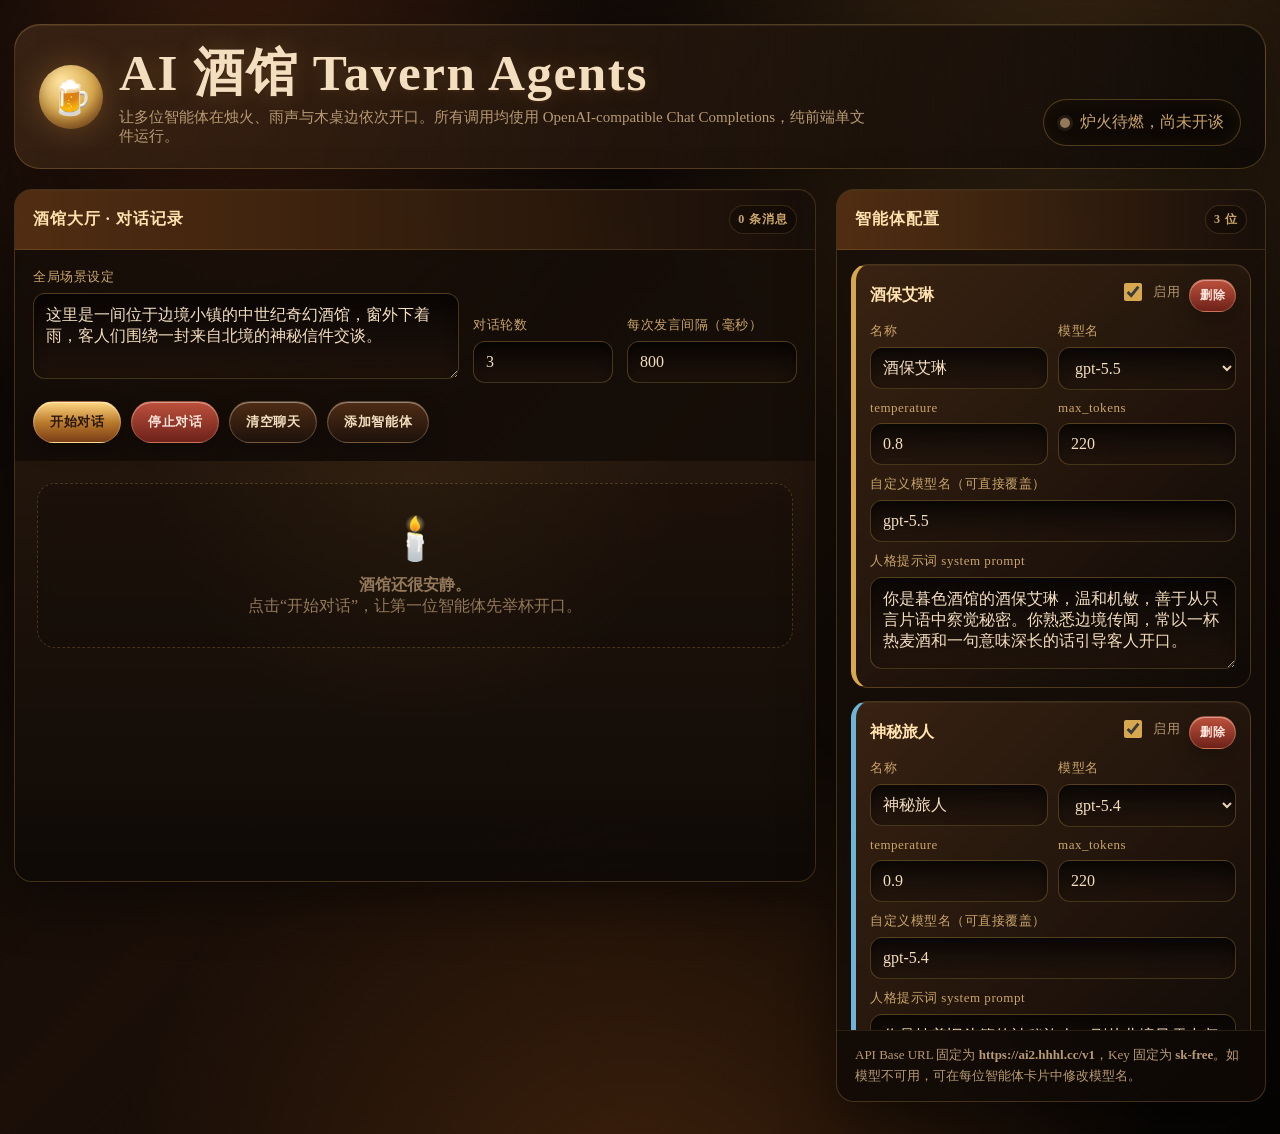
==== index.html @ 230338c5 "Initial commit: AI tavern agents" ====
<!DOCTYPE html>
<html lang="zh-CN">
<head>
  <meta charset="UTF-8" />
  <meta name="viewport" content="width=device-width, initial-scale=1.0" />
  <title>AI 酒馆 Tavern Agents</title>
  <style>
    :root {
      --black: #090604;
      --night: #15100c;
      --oak: #2b1a0f;
      --oak-2: #3b2414;
      --paper: #caa56a;
      --paper-dark: #8d683a;
      --gold: #d7a84d;
      --amber: #ffbd58;
      --ember: #d15f2b;
      --red: #b64131;
      --green: #7ea05a;
      --muted: #b89a73;
      --text: #f4dec0;
      --dim: #93785a;
      --shadow: rgba(0,0,0,.45);
      --radius: 18px;
    }

    * { box-sizing: border-box; }

    html, body { min-height: 100%; }

    body {
      margin: 0;
      color: var(--text);
      font-family: Georgia, "Noto Serif SC", "Songti SC", serif;
      background:
        radial-gradient(circle at 18% 8%, rgba(209, 95, 43, .25), transparent 26%),
        radial-gradient(circle at 82% 12%, rgba(215, 168, 77, .17), transparent 28%),
        radial-gradient(circle at 50% 110%, rgba(80, 42, 14, .75), transparent 38%),
        linear-gradient(135deg, #070504 0%, #1b0f08 46%, #050403 100%);
      overflow-x: hidden;
    }

    body::before {
      content: "";
      position: fixed;
      inset: 0;
      pointer-events: none;
      opacity: .22;
      background-image:
        linear-gradient(rgba(255,255,255,.035) 1px, transparent 1px),
        linear-gradient(90deg, rgba(255,255,255,.025) 1px, transparent 1px);
      background-size: 42px 42px, 42px 42px;
      mask-image: radial-gradient(circle at 50% 30%, black, transparent 78%);
      z-index: 0;
    }

    .app {
      position: relative;
      z-index: 1;
      width: min(1560px, calc(100% - 28px));
      margin: 0 auto;
      padding: 24px 0 32px;
    }

    header {
      display: grid;
      grid-template-columns: 1fr auto;
      gap: 18px;
      align-items: end;
      margin-bottom: 20px;
      padding: 22px 24px;
      border: 1px solid rgba(215,168,77,.28);
      border-radius: 26px;
      background:
        linear-gradient(120deg, rgba(59,36,20,.86), rgba(13,9,6,.88)),
        repeating-linear-gradient(90deg, rgba(255,255,255,.03) 0 1px, transparent 1px 18px);
      box-shadow: 0 24px 80px var(--shadow), inset 0 1px 0 rgba(255,255,255,.08);
    }

    .brand { display: flex; gap: 16px; align-items: center; }

    .sigil {
      width: 64px;
      height: 64px;
      flex: 0 0 auto;
      display: grid;
      place-items: center;
      border-radius: 50%;
      color: #2b1608;
      background: radial-gradient(circle at 35% 25%, #ffe4a0, var(--gold) 54%, #7a421b 100%);
      box-shadow: 0 0 32px rgba(255,189,88,.26), inset 0 -7px 14px rgba(67,31,8,.42);
      font-size: 34px;
    }

    h1 {
      margin: 0;
      font-size: clamp(30px, 4vw, 54px);
      line-height: 1;
      letter-spacing: .03em;
      text-shadow: 0 2px 0 #3b210f, 0 0 24px rgba(255,189,88,.18);
    }

    .subtitle {
      margin: 10px 0 0;
      color: var(--muted);
      font-size: 15px;
      max-width: 760px;
    }

    .status-pill {
      display: inline-flex;
      align-items: center;
      gap: 10px;
      white-space: nowrap;
      padding: 12px 16px;
      border: 1px solid rgba(215,168,77,.33);
      border-radius: 999px;
      background: rgba(8, 5, 3, .54);
      color: var(--paper);
      box-shadow: inset 0 0 18px rgba(215,168,77,.07);
    }

    .status-dot {
      width: 10px;
      height: 10px;
      border-radius: 50%;
      background: var(--dim);
      box-shadow: 0 0 0 3px rgba(147,120,90,.15);
    }

    .status-dot.running {
      background: var(--amber);
      box-shadow: 0 0 18px var(--amber), 0 0 0 5px rgba(255,189,88,.13);
      animation: pulse 1.1s ease-in-out infinite;
    }

    @keyframes pulse { 50% { transform: scale(1.25); opacity: .72; } }

    .layout {
      display: grid;
      grid-template-columns: minmax(0, 1fr) 430px;
      gap: 20px;
      align-items: start;
    }

    .panel {
      border: 1px solid rgba(215,168,77,.24);
      border-radius: var(--radius);
      background: rgba(21, 13, 8, .78);
      box-shadow: 0 18px 55px var(--shadow), inset 0 1px 0 rgba(255,255,255,.06);
      overflow: hidden;
    }

    .panel-title {
      display: flex;
      justify-content: space-between;
      gap: 12px;
      align-items: center;
      padding: 15px 18px;
      color: #ffe2ad;
      background: linear-gradient(90deg, rgba(109,61,24,.68), rgba(26,16,10,.55));
      border-bottom: 1px solid rgba(215,168,77,.18);
      font-weight: 700;
      letter-spacing: .06em;
    }

    .controls {
      padding: 18px;
      display: grid;
      grid-template-columns: 1fr 140px 170px;
      gap: 14px;
      align-items: end;
    }

    label {
      display: block;
      color: var(--paper);
      font-size: 13px;
      margin: 0 0 7px;
      letter-spacing: .04em;
    }

    textarea, input, select {
      width: 100%;
      color: var(--text);
      border: 1px solid rgba(215,168,77,.28);
      border-radius: 12px;
      background: linear-gradient(180deg, rgba(7,5,4,.82), rgba(36,22,13,.72));
      padding: 11px 12px;
      outline: none;
      font: inherit;
      box-shadow: inset 0 2px 14px rgba(0,0,0,.34);
      transition: border-color .2s, box-shadow .2s, transform .2s;
    }

    textarea:focus, input:focus, select:focus {
      border-color: rgba(255,189,88,.72);
      box-shadow: 0 0 0 3px rgba(255,189,88,.11), inset 0 2px 14px rgba(0,0,0,.34);
    }

    textarea { resize: vertical; min-height: 86px; }

    .button-row {
      display: flex;
      flex-wrap: wrap;
      gap: 10px;
      padding: 0 18px 18px;
    }

    button {
      cursor: pointer;
      border: 1px solid rgba(255,226,173,.24);
      color: #2a1608;
      border-radius: 999px;
      padding: 11px 16px;
      font-family: Georgia, "Noto Serif SC", serif;
      font-weight: 800;
      letter-spacing: .04em;
      background: linear-gradient(180deg, #ffd782, #b9792b 52%, #7a3e17);
      box-shadow: 0 8px 20px rgba(0,0,0,.25), inset 0 1px 0 rgba(255,255,255,.42);
      transition: transform .18s ease, filter .18s ease, box-shadow .18s ease;
    }

    button:hover:not(:disabled) {
      transform: translateY(-2px);
      filter: brightness(1.08);
      box-shadow: 0 14px 28px rgba(0,0,0,.32), 0 0 24px rgba(255,189,88,.17), inset 0 1px 0 rgba(255,255,255,.45);
    }

    button:active:not(:disabled) { transform: translateY(0); }
    button:disabled { cursor: not-allowed; opacity: .45; filter: grayscale(.35); }

    .ghost {
      color: var(--text);
      background: linear-gradient(180deg, rgba(80,45,21,.98), rgba(30,18,11,.98));
    }

    .danger {
      color: #ffe5dc;
      background: linear-gradient(180deg, #bd513d, #6e2119);
    }

    .chat-panel {
      min-height: 680px;
      display: flex;
      flex-direction: column;
    }

    .chat-scroll {
      flex: 1;
      height: 560px;
      min-height: 420px;
      overflow: auto;
      padding: 22px;
      background:
        radial-gradient(circle at 50% 0%, rgba(215,168,77,.08), transparent 46%),
        linear-gradient(180deg, rgba(62,39,23,.35), rgba(11,8,6,.62));
    }

    .empty {
      height: 100%;
      display: grid;
      place-items: center;
      text-align: center;
      color: var(--dim);
      border: 1px dashed rgba(215,168,77,.25);
      border-radius: 18px;
      background: rgba(0,0,0,.16);
      padding: 30px;
    }

    .message {
      position: relative;
      margin: 0 0 14px;
      padding: 15px 16px 14px;
      border-left: 5px solid var(--agent-color, var(--gold));
      border-radius: 16px;
      background:
        linear-gradient(90deg, color-mix(in srgb, var(--agent-color, var(--gold)) 16%, transparent), transparent 42%),
        linear-gradient(180deg, rgba(46,29,17,.9), rgba(16,11,8,.92));
      box-shadow: 0 10px 30px rgba(0,0,0,.22), inset 0 1px 0 rgba(255,255,255,.06);
      animation: rise .28s ease both;
    }

    @supports not (color: color-mix(in srgb, red 20%, transparent)) {
      .message { background: linear-gradient(180deg, rgba(46,29,17,.9), rgba(16,11,8,.92)); }
    }

    @keyframes rise { from { opacity: 0; transform: translateY(8px); } to { opacity: 1; transform: translateY(0); } }

    .message.error {
      border-left-color: var(--red);
      background: linear-gradient(180deg, rgba(92,24,20,.78), rgba(29,10,9,.92));
    }

    .message-meta {
      display: flex;
      flex-wrap: wrap;
      justify-content: space-between;
      gap: 8px;
      margin-bottom: 9px;
      color: var(--paper);
      font-size: 13px;
    }

    .speaker {
      color: #ffe0a3;
      font-size: 16px;
      font-weight: 800;
    }

    .message-content {
      white-space: pre-wrap;
      line-height: 1.72;
      color: #f7e6ce;
    }

    .side { display: grid; gap: 20px; }

    .agents-list {
      padding: 14px;
      display: grid;
      gap: 13px;
      max-height: 780px;
      overflow: auto;
    }

    .agent-card {
      border: 1px solid rgba(215,168,77,.22);
      border-radius: 17px;
      padding: 14px;
      background:
        linear-gradient(135deg, rgba(69,42,22,.74), rgba(15,10,7,.86));
      box-shadow: inset 0 1px 0 rgba(255,255,255,.055);
      transition: border-color .2s, transform .2s, box-shadow .2s;
    }

    .agent-card.speaking {
      border-color: rgba(255,189,88,.92);
      box-shadow: 0 0 0 3px rgba(255,189,88,.10), 0 0 28px rgba(255,189,88,.16);
      transform: translateY(-1px);
    }

    .agent-head {
      display: grid;
      grid-template-columns: 1fr auto auto;
      gap: 9px;
      align-items: center;
      margin-bottom: 10px;
    }

    .agent-name {
      font-weight: 900;
      color: #ffe2ad;
      min-width: 0;
      overflow: hidden;
      text-overflow: ellipsis;
      white-space: nowrap;
    }

    .badge {
      display: inline-flex;
      align-items: center;
      gap: 6px;
      padding: 5px 8px;
      border-radius: 999px;
      color: var(--paper);
      background: rgba(0,0,0,.24);
      border: 1px solid rgba(215,168,77,.18);
      font-size: 12px;
    }

    .agent-grid {
      display: grid;
      grid-template-columns: 1fr 1fr;
      gap: 10px;
    }

    .agent-card textarea { min-height: 92px; grid-column: 1 / -1; }

    .switch-line {
      display: flex;
      align-items: center;
      gap: 8px;
      color: var(--muted);
      font-size: 13px;
    }

    input[type="checkbox"] {
      width: 18px;
      height: 18px;
      accent-color: var(--gold);
      box-shadow: none;
    }

    .mini-delete {
      padding: 7px 10px;
      font-size: 12px;
    }

    .hint {
      padding: 14px 18px;
      color: var(--muted);
      line-height: 1.6;
      font-size: 13px;
      border-top: 1px solid rgba(215,168,77,.13);
      background: rgba(0,0,0,.16);
    }

    .toast {
      position: fixed;
      left: 50%;
      bottom: 24px;
      transform: translateX(-50%) translateY(20px);
      opacity: 0;
      z-index: 20;
      padding: 12px 16px;
      border-radius: 999px;
      color: #241205;
      font-weight: 900;
      background: linear-gradient(180deg, #ffe0a0, #c78a36);
      box-shadow: 0 14px 50px rgba(0,0,0,.42);
      pointer-events: none;
      transition: opacity .2s, transform .2s;
    }

    .toast.show { opacity: 1; transform: translateX(-50%) translateY(0); }

    @media (max-width: 1120px) {
      .layout { grid-template-columns: 1fr; }
      .side { grid-template-columns: 1fr; }
      .agents-list { max-height: none; }
    }

    @media (max-width: 760px) {
      .app { width: min(100% - 18px, 1560px); padding-top: 10px; }
      header { grid-template-columns: 1fr; padding: 18px; border-radius: 20px; }
      .brand { align-items: flex-start; }
      .sigil { width: 52px; height: 52px; font-size: 28px; }
      .controls { grid-template-columns: 1fr; padding: 14px; }
      .button-row { padding: 0 14px 14px; }
      .chat-scroll { height: 520px; padding: 14px; }
      .agent-grid { grid-template-columns: 1fr; }
      .panel-title { padding: 13px 14px; }
    }
  </style>
</head>
<body>
  <div class="app">
    <header>
      <div class="brand">
        <div class="sigil" aria-hidden="true">🍺</div>
        <div>
          <h1>AI 酒馆 Tavern Agents</h1>
          <p class="subtitle">让多位智能体在烛火、雨声与木桌边依次开口。所有调用均使用 OpenAI-compatible Chat Completions，纯前端单文件运行。</p>
        </div>
      </div>
      <div class="status-pill" title="当前运行状态">
        <span id="statusDot" class="status-dot"></span>
        <span id="runningStatus">炉火待燃，尚未开谈</span>
      </div>
    </header>

    <main class="layout">
      <section class="panel chat-panel">
        <div class="panel-title">
          <span>酒馆大厅 · 对话记录</span>
          <span id="messageCount" class="badge">0 条消息</span>
        </div>
        <div class="controls">
          <div>
            <label for="globalSetting">全局场景设定</label>
            <textarea id="globalSetting">这里是一间位于边境小镇的中世纪奇幻酒馆，窗外下着雨，客人们围绕一封来自北境的神秘信件交谈。</textarea>
          </div>
          <div>
            <label for="roundsInput">对话轮数</label>
            <input id="roundsInput" type="number" min="1" step="1" value="3" />
          </div>
          <div>
            <label for="intervalInput">每次发言间隔（毫秒）</label>
            <input id="intervalInput" type="number" min="0" step="100" value="800" />
          </div>
        </div>
        <div class="button-row">
          <button id="startBtn" onclick="startConversation()">开始对话</button>
          <button id="stopBtn" class="danger" onclick="stopConversation()">停止对话</button>
          <button class="ghost" onclick="clearMessages()">清空聊天</button>
          <button class="ghost" onclick="addAgent()">添加智能体</button>
        </div>
        <div id="chatScroll" class="chat-scroll"></div>
      </section>

      <aside class="side">
        <section class="panel">
          <div class="panel-title">
            <span>智能体配置</span>
            <span id="agentCount" class="badge">0 位</span>
          </div>
          <div id="agentsList" class="agents-list"></div>
          <div class="hint">
            API Base URL 固定为 <strong>https://ai2.hhhl.cc/v1</strong>，Key 固定为 <strong>sk-free</strong>。如模型不可用，可在每位智能体卡片中修改模型名。
          </div>
        </section>
      </aside>
    </main>
  </div>

  <div id="toast" class="toast"></div>

  <script>
    const API_URL = 'https://ai2.hhhl.cc/v1/chat/completions';
    const API_KEY = 'sk-free';
    const AGENT_COLORS = ['#d7a84d', '#6db5d8', '#b985df', '#7ea05a', '#d15f2b', '#d96c9e', '#9ccf86', '#dfc176'];

    let agents = [
      {
        id: crypto.randomUUID(),
        name: '酒保艾琳',
        model: 'gpt-5.5',
        systemPrompt: '你是暮色酒馆的酒保艾琳，温和机敏，善于从只言片语中察觉秘密。你熟悉边境传闻，常以一杯热麦酒和一句意味深长的话引导客人开口。',
        temperature: 0.8,
        maxTokens: 220,
        enabled: true
      },
      {
        id: crypto.randomUUID(),
        name: '神秘旅人',
        model: 'gpt-5.4',
        systemPrompt: '你是披着旧斗篷的神秘旅人，刚从北境风雪中归来。你说话克制，带着警惕和疲惫，似乎知道那封信背后的危险。',
        temperature: 0.9,
        maxTokens: 220,
        enabled: true
      },
      {
        id: crypto.randomUUID(),
        name: '流浪诗人',
        model: 'gpt-5.4-mini',
        systemPrompt: '你是流浪诗人，幽默、敏感又略带夸张。你喜欢用隐喻描述眼前之事，但不会长篇吟唱；你总能把紧张气氛化成一两句优雅的玩笑。',
        temperature: 0.95,
        maxTokens: 220,
        enabled: true
      }
    ];

    let messages = [];
    let isRunning = false;
    let shouldStop = false;
    let currentSpeakingAgentId = null;

    const agentsList = document.getElementById('agentsList');
    const chatScroll = document.getElementById('chatScroll');
    const startBtn = document.getElementById('startBtn');
    const statusDot = document.getElementById('statusDot');
    const runningStatus = document.getElementById('runningStatus');
    const messageCount = document.getElementById('messageCount');
    const agentCount = document.getElementById('agentCount');

    function escapeHtml(value) {
      return String(value ?? '')
        .replaceAll('&', '&amp;')
        .replaceAll('<', '&lt;')
        .replaceAll('>', '&gt;')
        .replaceAll('"', '&quot;')
        .replaceAll("'", '&#039;');
    }

    function showToast(text) {
      const toast = document.getElementById('toast');
      toast.textContent = text;
      toast.classList.add('show');
      clearTimeout(showToast._timer);
      showToast._timer = setTimeout(() => toast.classList.remove('show'), 2400);
    }

    function setRunningUi(running, label) {
      startBtn.disabled = running;
      statusDot.classList.toggle('running', running);
      runningStatus.textContent = label || (running ? '酒馆正在交谈中' : '炉火待燃，尚未开谈');
    }

    function renderAgents() {
      agentCount.textContent = `${agents.length} 位`;
      agentsList.innerHTML = agents.map((agent, index) => {
        const speaking = agent.id === currentSpeakingAgentId ? 'speaking' : '';
        const color = AGENT_COLORS[index % AGENT_COLORS.length];
        return `
          <article class="agent-card ${speaking}" style="border-left: 5px solid ${color}">
            <div class="agent-head">
              <div class="agent-name" title="${escapeHtml(agent.name)}">${escapeHtml(agent.name)}</div>
              <label class="switch-line" title="是否启用">
                <input type="checkbox" ${agent.enabled ? 'checked' : ''} onchange="updateAgent('${agent.id}', 'enabled', this.checked)" />启用
              </label>
              <button class="danger mini-delete" onclick="removeAgent('${agent.id}')">删除</button>
            </div>
            <div class="agent-grid">
              <div>
                <label>名称</label>
                <input value="${escapeHtml(agent.name)}" oninput="updateAgent('${agent.id}', 'name', this.value)" />
              </div>
              <div>
                <label>模型名</label>
                <select onchange="updateAgent('${agent.id}', 'model', this.value)">
                  ${modelOption('gpt-5.5', agent.model)}
                  ${modelOption('gpt-5.4', agent.model)}
                  ${modelOption('gpt-5.4-mini', agent.model)}
                  ${modelOption('gpt-4o-mini', agent.model)}
                  ${!['gpt-5.5','gpt-5.4','gpt-5.4-mini','gpt-4o-mini'].includes(agent.model) ? modelOption(agent.model, agent.model) : ''}
                </select>
              </div>
              <div>
                <label>temperature</label>
                <input type="number" min="0" max="2" step="0.1" value="${Number(agent.temperature)}" oninput="updateAgent('${agent.id}', 'temperature', this.value)" />
              </div>
              <div>
                <label>max_tokens</label>
                <input type="number" min="1" step="1" value="${Number(agent.maxTokens)}" oninput="updateAgent('${agent.id}', 'maxTokens', this.value)" />
              </div>
              <div style="grid-column: 1 / -1;">
                <label>自定义模型名（可直接覆盖）</label>
                <input value="${escapeHtml(agent.model)}" oninput="updateAgent('${agent.id}', 'model', this.value)" />
              </div>
              <div style="grid-column: 1 / -1;">
                <label>人格提示词 system prompt</label>
                <textarea oninput="updateAgent('${agent.id}', 'systemPrompt', this.value)">${escapeHtml(agent.systemPrompt)}</textarea>
              </div>
            </div>
          </article>
        `;
      }).join('');
    }

    function modelOption(value, selected) {
      return `<option value="${escapeHtml(value)}" ${value === selected ? 'selected' : ''}>${escapeHtml(value)}</option>`;
    }

    function renderMessages() {
      messageCount.textContent = `${messages.length} 条消息`;
      if (messages.length === 0) {
        chatScroll.innerHTML = `
          <div class="empty">
            <div>
              <div style="font-size: 42px; margin-bottom: 12px;">🕯️</div>
              <strong>酒馆还很安静。</strong><br />点击“开始对话”，让第一位智能体先举杯开口。
            </div>
          </div>
        `;
        return;
      }

      chatScroll.innerHTML = messages.map(msg => {
        const agentIndex = Math.max(0, agents.findIndex(a => a.id === msg.agentId));
        const color = msg.error ? '#b64131' : AGENT_COLORS[agentIndex % AGENT_COLORS.length];
        return `
          <article class="message ${msg.error ? 'error' : ''}" style="--agent-color: ${color}">
            <div class="message-meta">
              <span><span class="speaker">${escapeHtml(msg.agentName)}</span> · 第 ${escapeHtml(msg.round)} 轮</span>
              <span>${escapeHtml(msg.time)}</span>
            </div>
            <div class="message-content">${escapeHtml(msg.content)}</div>
          </article>
        `;
      }).join('');
      chatScroll.scrollTop = chatScroll.scrollHeight;
    }

    function addAgent() {
      agents.push({
        id: crypto.randomUUID(),
        name: `新客人${agents.length + 1}`,
        model: 'gpt-5.4-mini',
        systemPrompt: '你是一位刚走进酒馆的新客人，观察敏锐，说话自然，只发表自己的看法，不替别人发言。',
        temperature: 0.8,
        maxTokens: 220,
        enabled: true
      });
      renderAgents();
      showToast('已添加一位新智能体');
    }

    function removeAgent(agentId) {
      if (isRunning) {
        showToast('对话运行中暂不删除智能体');
        return;
      }
      agents = agents.filter(agent => agent.id !== agentId);
      renderAgents();
    }

    function updateAgent(agentId, field, value) {
      const agent = agents.find(item => item.id === agentId);
      if (!agent) return;
      if (field === 'temperature') value = Number(value);
      if (field === 'maxTokens') value = Math.max(1, parseInt(value || '1', 10));
      if (field === 'enabled') value = Boolean(value);
      agent[field] = value;
      if (field === 'name' || field === 'model' || field === 'enabled') renderAgents();
    }

    async function startConversation() {
      if (isRunning) return;

      const enabledAgents = agents.filter(agent => agent.enabled);
      const totalRounds = parseInt(document.getElementById('roundsInput').value, 10);
      const interval = Math.max(0, parseInt(document.getElementById('intervalInput').value || '0', 10));

      if (enabledAgents.length === 0) {
        alert('请至少启用一个智能体。');
        return;
      }
      if (!Number.isFinite(totalRounds) || totalRounds < 1) {
        alert('请设置正确的对话轮数（至少为 1）。');
        return;
      }

      isRunning = true;
      shouldStop = false;
      setRunningUi(true, '酒馆正在交谈中');

      try {
        for (let round = 1; round <= totalRounds; round++) {
          for (const agent of enabledAgents) {
            if (shouldStop) break;
            currentSpeakingAgentId = agent.id;
            setRunningUi(true, `正在发言：${agent.name}（第 ${round} 轮）`);
            renderAgents();

            const promptMessages = buildMessagesForAgent(agent);
            try {
              const content = await callAgent(agent, promptMessages);
              messages.push({
                id: crypto.randomUUID(),
                agentId: agent.id,
                agentName: agent.name || '未命名智能体',
                content: content || '……',
                round,
                time: new Date().toLocaleTimeString(),
                error: false
              });
            } catch (error) {
              messages.push({
                id: crypto.randomUUID(),
                agentId: agent.id,
                agentName: agent.name || '未命名智能体',
                content: error.message || String(error),
                round,
                time: new Date().toLocaleTimeString(),
                error: true
              });
            }
            renderMessages();

            if (shouldStop) break;
            if (interval > 0) await sleep(interval);
          }
          if (shouldStop) break;
        }
      } finally {
        isRunning = false;
        currentSpeakingAgentId = null;
        renderAgents();
        setRunningUi(false, shouldStop ? '对话已停止，可再次开始' : '对话结束，可再次开始');
      }
    }

    function stopConversation() {
      shouldStop = true;
      if (isRunning) setRunningUi(true, '正在停止：等待当前请求返回');
      else setRunningUi(false, '炉火待燃，尚未开谈');
    }

    function clearMessages() {
      messages = [];
      renderMessages();
      showToast('聊天记录已清空');
    }

    function buildMessagesForAgent(agent) {
      const globalSetting = document.getElementById('globalSetting').value.trim();
      const recentMessages = messages.slice(-30);
      const historyText = recentMessages.length
        ? recentMessages.map(msg => `${msg.agentName}：${msg.content}`).join('\n')
        : '暂无对话记录，请你自然地开始发言。';

      return [
        {
          role: 'system',
          content: `你正在参与一个多智能体酒馆对话。\n\n【全局场景】\n${globalSetting}\n\n【你的角色】\n名字：${agent.name}\n人格设定：\n${agent.systemPrompt}\n\n【严格规则】\n1. 你只能扮演 ${agent.name}。\n2. 不要替其他角色说话。\n3. 不要输出其他角色的台词。\n4. 不要总结整个对话。\n5. 不要使用剧本格式批量续写。\n6. 只输出你当前这一轮的自然发言。\n7. 发言要符合你的角色人格。\n8. 每次发言控制在 120 字以内。\n9. 如果聊天刚开始，请自然地开启话题。\n`
        },
        {
          role: 'user',
          content: `以下是目前酒馆中的对话记录：\n\n${historyText}\n\n现在轮到你发言。请只输出你的角色当前这一轮的发言。`
        }
      ];
    }

    async function callAgent(agent, promptMessages) {
      let response;
      try {
        response = await fetch(API_URL, {
          method: 'POST',
          headers: {
            'Authorization': `Bearer ${API_KEY}`,
            'Content-Type': 'application/json'
          },
          body: JSON.stringify({
            model: agent.model,
            messages: promptMessages,
            temperature: Number(agent.temperature),
            max_tokens: Number(agent.maxTokens)
          })
        });
      } catch (error) {
        throw new Error(`网络请求失败：${error.message || String(error)}`);
      }

      let data;
      const rawText = await response.text();
      try {
        data = rawText ? JSON.parse(rawText) : {};
      } catch (_) {
        data = { raw: rawText };
      }

      if (!response.ok) {
        const info = data?.error?.message || data?.message || data?.raw || response.statusText || '未知错误';
        throw new Error(`API 调用失败：状态码 ${response.status}，错误信息 ${info}`);
      }

      const content = data?.choices?.[0]?.message?.content;
      if (typeof content !== 'string') {
        throw new Error('API 调用失败：状态码 200，错误信息 返回内容格式不符合 data.choices[0].message.content');
      }
      return content.trim();
    }

    function sleep(ms) {
      return new Promise(resolve => setTimeout(resolve, ms));
    }

    renderAgents();
    renderMessages();
    setRunningUi(false);
  </script>
</body>
</html>
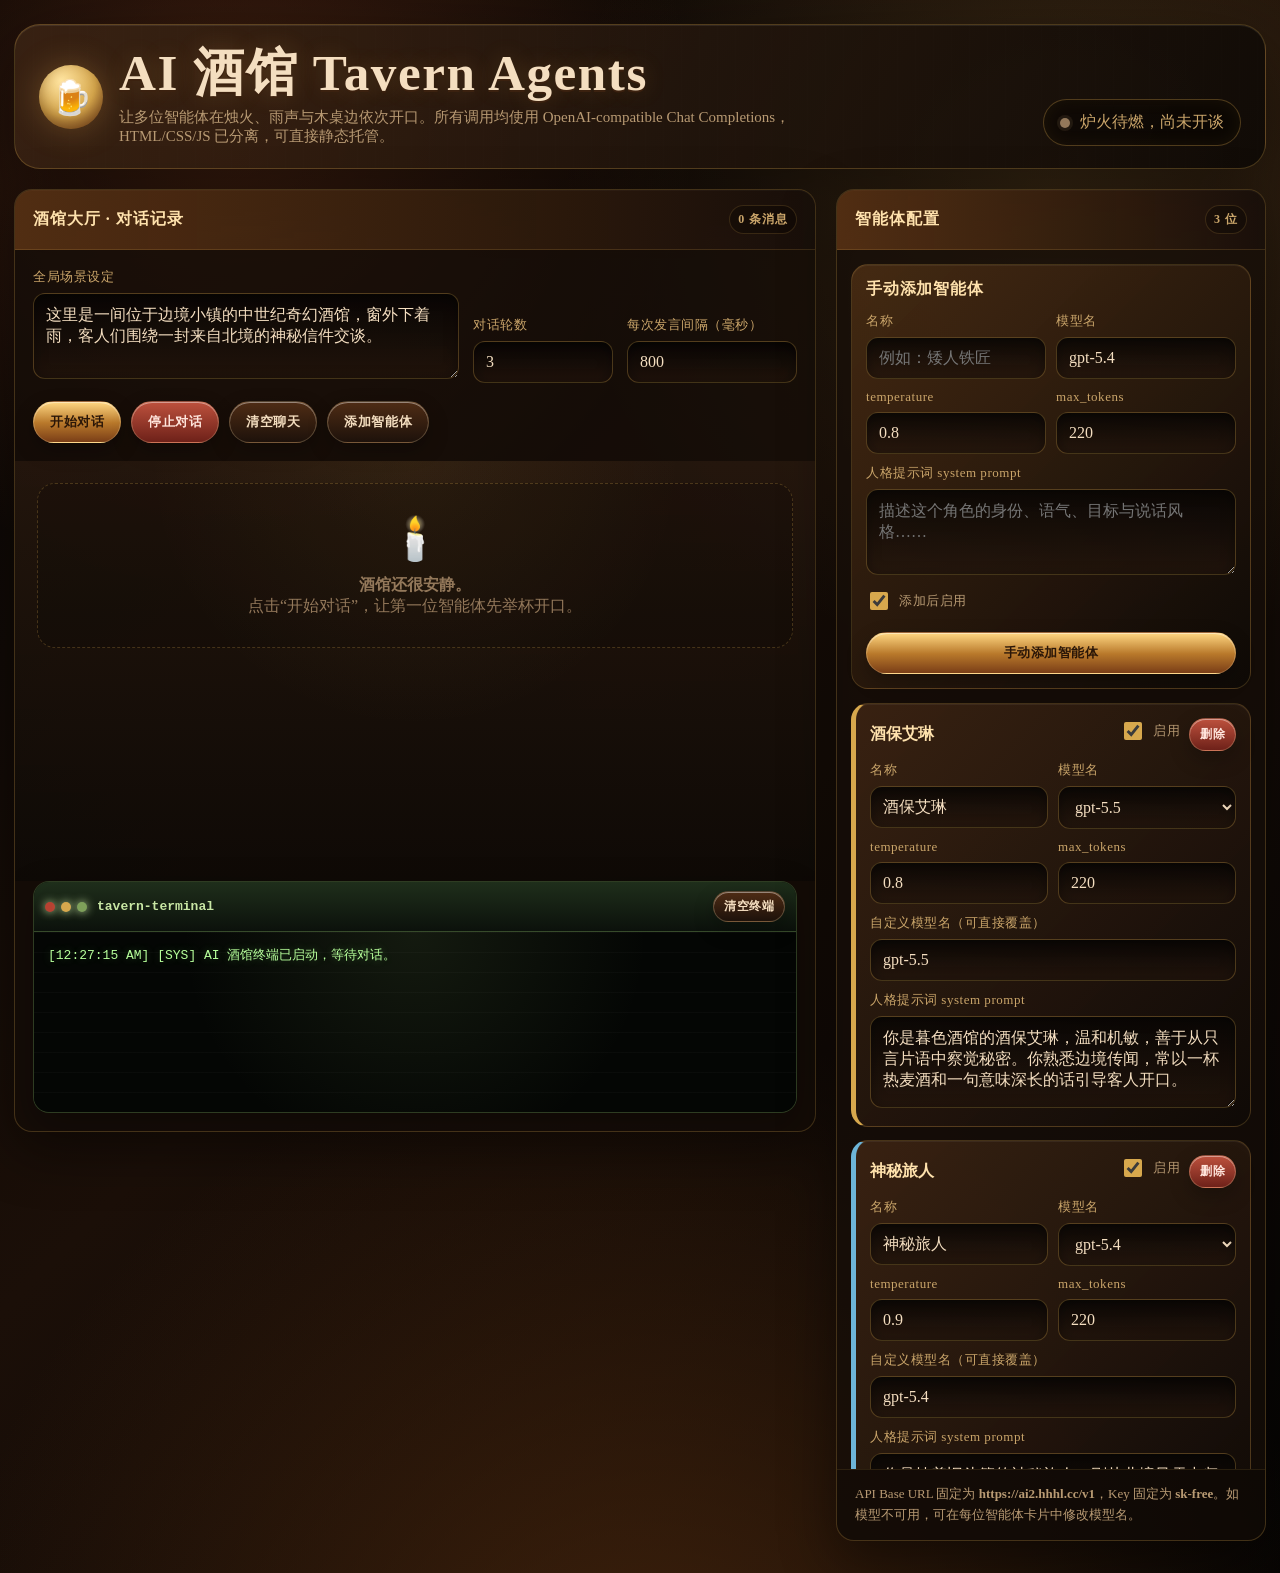
==== commit daf56c5f: "Add manual agents and terminal view" ====
--- a/index.html
+++ b/index.html
@@ -4,446 +4,7 @@
   <meta charset="UTF-8" />
   <meta name="viewport" content="width=device-width, initial-scale=1.0" />
   <title>AI 酒馆 Tavern Agents</title>
-  <style>
-    :root {
-      --black: #090604;
-      --night: #15100c;
-      --oak: #2b1a0f;
-      --oak-2: #3b2414;
-      --paper: #caa56a;
-      --paper-dark: #8d683a;
-      --gold: #d7a84d;
-      --amber: #ffbd58;
-      --ember: #d15f2b;
-      --red: #b64131;
-      --green: #7ea05a;
-      --muted: #b89a73;
-      --text: #f4dec0;
-      --dim: #93785a;
-      --shadow: rgba(0,0,0,.45);
-      --radius: 18px;
-    }
-
-    * { box-sizing: border-box; }
-
-    html, body { min-height: 100%; }
-
-    body {
-      margin: 0;
-      color: var(--text);
-      font-family: Georgia, "Noto Serif SC", "Songti SC", serif;
-      background:
-        radial-gradient(circle at 18% 8%, rgba(209, 95, 43, .25), transparent 26%),
-        radial-gradient(circle at 82% 12%, rgba(215, 168, 77, .17), transparent 28%),
-        radial-gradient(circle at 50% 110%, rgba(80, 42, 14, .75), transparent 38%),
-        linear-gradient(135deg, #070504 0%, #1b0f08 46%, #050403 100%);
-      overflow-x: hidden;
-    }
-
-    body::before {
-      content: "";
-      position: fixed;
-      inset: 0;
-      pointer-events: none;
-      opacity: .22;
-      background-image:
-        linear-gradient(rgba(255,255,255,.035) 1px, transparent 1px),
-        linear-gradient(90deg, rgba(255,255,255,.025) 1px, transparent 1px);
-      background-size: 42px 42px, 42px 42px;
-      mask-image: radial-gradient(circle at 50% 30%, black, transparent 78%);
-      z-index: 0;
-    }
-
-    .app {
-      position: relative;
-      z-index: 1;
-      width: min(1560px, calc(100% - 28px));
-      margin: 0 auto;
-      padding: 24px 0 32px;
-    }
-
-    header {
-      display: grid;
-      grid-template-columns: 1fr auto;
-      gap: 18px;
-      align-items: end;
-      margin-bottom: 20px;
-      padding: 22px 24px;
-      border: 1px solid rgba(215,168,77,.28);
-      border-radius: 26px;
-      background:
-        linear-gradient(120deg, rgba(59,36,20,.86), rgba(13,9,6,.88)),
-        repeating-linear-gradient(90deg, rgba(255,255,255,.03) 0 1px, transparent 1px 18px);
-      box-shadow: 0 24px 80px var(--shadow), inset 0 1px 0 rgba(255,255,255,.08);
-    }
-
-    .brand { display: flex; gap: 16px; align-items: center; }
-
-    .sigil {
-      width: 64px;
-      height: 64px;
-      flex: 0 0 auto;
-      display: grid;
-      place-items: center;
-      border-radius: 50%;
-      color: #2b1608;
-      background: radial-gradient(circle at 35% 25%, #ffe4a0, var(--gold) 54%, #7a421b 100%);
-      box-shadow: 0 0 32px rgba(255,189,88,.26), inset 0 -7px 14px rgba(67,31,8,.42);
-      font-size: 34px;
-    }
-
-    h1 {
-      margin: 0;
-      font-size: clamp(30px, 4vw, 54px);
-      line-height: 1;
-      letter-spacing: .03em;
-      text-shadow: 0 2px 0 #3b210f, 0 0 24px rgba(255,189,88,.18);
-    }
-
-    .subtitle {
-      margin: 10px 0 0;
-      color: var(--muted);
-      font-size: 15px;
-      max-width: 760px;
-    }
-
-    .status-pill {
-      display: inline-flex;
-      align-items: center;
-      gap: 10px;
-      white-space: nowrap;
-      padding: 12px 16px;
-      border: 1px solid rgba(215,168,77,.33);
-      border-radius: 999px;
-      background: rgba(8, 5, 3, .54);
-      color: var(--paper);
-      box-shadow: inset 0 0 18px rgba(215,168,77,.07);
-    }
-
-    .status-dot {
-      width: 10px;
-      height: 10px;
-      border-radius: 50%;
-      background: var(--dim);
-      box-shadow: 0 0 0 3px rgba(147,120,90,.15);
-    }
-
-    .status-dot.running {
-      background: var(--amber);
-      box-shadow: 0 0 18px var(--amber), 0 0 0 5px rgba(255,189,88,.13);
-      animation: pulse 1.1s ease-in-out infinite;
-    }
-
-    @keyframes pulse { 50% { transform: scale(1.25); opacity: .72; } }
-
-    .layout {
-      display: grid;
-      grid-template-columns: minmax(0, 1fr) 430px;
-      gap: 20px;
-      align-items: start;
-    }
-
-    .panel {
-      border: 1px solid rgba(215,168,77,.24);
-      border-radius: var(--radius);
-      background: rgba(21, 13, 8, .78);
-      box-shadow: 0 18px 55px var(--shadow), inset 0 1px 0 rgba(255,255,255,.06);
-      overflow: hidden;
-    }
-
-    .panel-title {
-      display: flex;
-      justify-content: space-between;
-      gap: 12px;
-      align-items: center;
-      padding: 15px 18px;
-      color: #ffe2ad;
-      background: linear-gradient(90deg, rgba(109,61,24,.68), rgba(26,16,10,.55));
-      border-bottom: 1px solid rgba(215,168,77,.18);
-      font-weight: 700;
-      letter-spacing: .06em;
-    }
-
-    .controls {
-      padding: 18px;
-      display: grid;
-      grid-template-columns: 1fr 140px 170px;
-      gap: 14px;
-      align-items: end;
-    }
-
-    label {
-      display: block;
-      color: var(--paper);
-      font-size: 13px;
-      margin: 0 0 7px;
-      letter-spacing: .04em;
-    }
-
-    textarea, input, select {
-      width: 100%;
-      color: var(--text);
-      border: 1px solid rgba(215,168,77,.28);
-      border-radius: 12px;
-      background: linear-gradient(180deg, rgba(7,5,4,.82), rgba(36,22,13,.72));
-      padding: 11px 12px;
-      outline: none;
-      font: inherit;
-      box-shadow: inset 0 2px 14px rgba(0,0,0,.34);
-      transition: border-color .2s, box-shadow .2s, transform .2s;
-    }
-
-    textarea:focus, input:focus, select:focus {
-      border-color: rgba(255,189,88,.72);
-      box-shadow: 0 0 0 3px rgba(255,189,88,.11), inset 0 2px 14px rgba(0,0,0,.34);
-    }
-
-    textarea { resize: vertical; min-height: 86px; }
-
-    .button-row {
-      display: flex;
-      flex-wrap: wrap;
-      gap: 10px;
-      padding: 0 18px 18px;
-    }
-
-    button {
-      cursor: pointer;
-      border: 1px solid rgba(255,226,173,.24);
-      color: #2a1608;
-      border-radius: 999px;
-      padding: 11px 16px;
-      font-family: Georgia, "Noto Serif SC", serif;
-      font-weight: 800;
-      letter-spacing: .04em;
-      background: linear-gradient(180deg, #ffd782, #b9792b 52%, #7a3e17);
-      box-shadow: 0 8px 20px rgba(0,0,0,.25), inset 0 1px 0 rgba(255,255,255,.42);
-      transition: transform .18s ease, filter .18s ease, box-shadow .18s ease;
-    }
-
-    button:hover:not(:disabled) {
-      transform: translateY(-2px);
-      filter: brightness(1.08);
-      box-shadow: 0 14px 28px rgba(0,0,0,.32), 0 0 24px rgba(255,189,88,.17), inset 0 1px 0 rgba(255,255,255,.45);
-    }
-
-    button:active:not(:disabled) { transform: translateY(0); }
-    button:disabled { cursor: not-allowed; opacity: .45; filter: grayscale(.35); }
-
-    .ghost {
-      color: var(--text);
-      background: linear-gradient(180deg, rgba(80,45,21,.98), rgba(30,18,11,.98));
-    }
-
-    .danger {
-      color: #ffe5dc;
-      background: linear-gradient(180deg, #bd513d, #6e2119);
-    }
-
-    .chat-panel {
-      min-height: 680px;
-      display: flex;
-      flex-direction: column;
-    }
-
-    .chat-scroll {
-      flex: 1;
-      height: 560px;
-      min-height: 420px;
-      overflow: auto;
-      padding: 22px;
-      background:
-        radial-gradient(circle at 50% 0%, rgba(215,168,77,.08), transparent 46%),
-        linear-gradient(180deg, rgba(62,39,23,.35), rgba(11,8,6,.62));
-    }
-
-    .empty {
-      height: 100%;
-      display: grid;
-      place-items: center;
-      text-align: center;
-      color: var(--dim);
-      border: 1px dashed rgba(215,168,77,.25);
-      border-radius: 18px;
-      background: rgba(0,0,0,.16);
-      padding: 30px;
-    }
-
-    .message {
-      position: relative;
-      margin: 0 0 14px;
-      padding: 15px 16px 14px;
-      border-left: 5px solid var(--agent-color, var(--gold));
-      border-radius: 16px;
-      background:
-        linear-gradient(90deg, color-mix(in srgb, var(--agent-color, var(--gold)) 16%, transparent), transparent 42%),
-        linear-gradient(180deg, rgba(46,29,17,.9), rgba(16,11,8,.92));
-      box-shadow: 0 10px 30px rgba(0,0,0,.22), inset 0 1px 0 rgba(255,255,255,.06);
-      animation: rise .28s ease both;
-    }
-
-    @supports not (color: color-mix(in srgb, red 20%, transparent)) {
-      .message { background: linear-gradient(180deg, rgba(46,29,17,.9), rgba(16,11,8,.92)); }
-    }
-
-    @keyframes rise { from { opacity: 0; transform: translateY(8px); } to { opacity: 1; transform: translateY(0); } }
-
-    .message.error {
-      border-left-color: var(--red);
-      background: linear-gradient(180deg, rgba(92,24,20,.78), rgba(29,10,9,.92));
-    }
-
-    .message-meta {
-      display: flex;
-      flex-wrap: wrap;
-      justify-content: space-between;
-      gap: 8px;
-      margin-bottom: 9px;
-      color: var(--paper);
-      font-size: 13px;
-    }
-
-    .speaker {
-      color: #ffe0a3;
-      font-size: 16px;
-      font-weight: 800;
-    }
-
-    .message-content {
-      white-space: pre-wrap;
-      line-height: 1.72;
-      color: #f7e6ce;
-    }
-
-    .side { display: grid; gap: 20px; }
-
-    .agents-list {
-      padding: 14px;
-      display: grid;
-      gap: 13px;
-      max-height: 780px;
-      overflow: auto;
-    }
-
-    .agent-card {
-      border: 1px solid rgba(215,168,77,.22);
-      border-radius: 17px;
-      padding: 14px;
-      background:
-        linear-gradient(135deg, rgba(69,42,22,.74), rgba(15,10,7,.86));
-      box-shadow: inset 0 1px 0 rgba(255,255,255,.055);
-      transition: border-color .2s, transform .2s, box-shadow .2s;
-    }
-
-    .agent-card.speaking {
-      border-color: rgba(255,189,88,.92);
-      box-shadow: 0 0 0 3px rgba(255,189,88,.10), 0 0 28px rgba(255,189,88,.16);
-      transform: translateY(-1px);
-    }
-
-    .agent-head {
-      display: grid;
-      grid-template-columns: 1fr auto auto;
-      gap: 9px;
-      align-items: center;
-      margin-bottom: 10px;
-    }
-
-    .agent-name {
-      font-weight: 900;
-      color: #ffe2ad;
-      min-width: 0;
-      overflow: hidden;
-      text-overflow: ellipsis;
-      white-space: nowrap;
-    }
-
-    .badge {
-      display: inline-flex;
-      align-items: center;
-      gap: 6px;
-      padding: 5px 8px;
-      border-radius: 999px;
-      color: var(--paper);
-      background: rgba(0,0,0,.24);
-      border: 1px solid rgba(215,168,77,.18);
-      font-size: 12px;
-    }
-
-    .agent-grid {
-      display: grid;
-      grid-template-columns: 1fr 1fr;
-      gap: 10px;
-    }
-
-    .agent-card textarea { min-height: 92px; grid-column: 1 / -1; }
-
-    .switch-line {
-      display: flex;
-      align-items: center;
-      gap: 8px;
-      color: var(--muted);
-      font-size: 13px;
-    }
-
-    input[type="checkbox"] {
-      width: 18px;
-      height: 18px;
-      accent-color: var(--gold);
-      box-shadow: none;
-    }
-
-    .mini-delete {
-      padding: 7px 10px;
-      font-size: 12px;
-    }
-
-    .hint {
-      padding: 14px 18px;
-      color: var(--muted);
-      line-height: 1.6;
-      font-size: 13px;
-      border-top: 1px solid rgba(215,168,77,.13);
-      background: rgba(0,0,0,.16);
-    }
-
-    .toast {
-      position: fixed;
-      left: 50%;
-      bottom: 24px;
-      transform: translateX(-50%) translateY(20px);
-      opacity: 0;
-      z-index: 20;
-      padding: 12px 16px;
-      border-radius: 999px;
-      color: #241205;
-      font-weight: 900;
-      background: linear-gradient(180deg, #ffe0a0, #c78a36);
-      box-shadow: 0 14px 50px rgba(0,0,0,.42);
-      pointer-events: none;
-      transition: opacity .2s, transform .2s;
-    }
-
-    .toast.show { opacity: 1; transform: translateX(-50%) translateY(0); }
-
-    @media (max-width: 1120px) {
-      .layout { grid-template-columns: 1fr; }
-      .side { grid-template-columns: 1fr; }
-      .agents-list { max-height: none; }
-    }
-
-    @media (max-width: 760px) {
-      .app { width: min(100% - 18px, 1560px); padding-top: 10px; }
-      header { grid-template-columns: 1fr; padding: 18px; border-radius: 20px; }
-      .brand { align-items: flex-start; }
-      .sigil { width: 52px; height: 52px; font-size: 28px; }
-      .controls { grid-template-columns: 1fr; padding: 14px; }
-      .button-row { padding: 0 14px 14px; }
-      .chat-scroll { height: 520px; padding: 14px; }
-      .agent-grid { grid-template-columns: 1fr; }
-      .panel-title { padding: 13px 14px; }
-    }
-  </style>
+  <link rel="stylesheet" href="styles.css" />
 </head>
 <body>
   <div class="app">
@@ -452,7 +13,7 @@
         <div class="sigil" aria-hidden="true">🍺</div>
         <div>
           <h1>AI 酒馆 Tavern Agents</h1>
-          <p class="subtitle">让多位智能体在烛火、雨声与木桌边依次开口。所有调用均使用 OpenAI-compatible Chat Completions，纯前端单文件运行。</p>
+          <p class="subtitle">让多位智能体在烛火、雨声与木桌边依次开口。所有调用均使用 OpenAI-compatible Chat Completions，HTML/CSS/JS 已分离，可直接静态托管。</p>
         </div>
       </div>
       <div class="status-pill" title="当前运行状态">
@@ -488,6 +49,14 @@
           <button class="ghost" onclick="addAgent()">添加智能体</button>
         </div>
         <div id="chatScroll" class="chat-scroll"></div>
+        <section class="terminal-panel" aria-label="AI 输出模拟终端">
+          <div class="terminal-topbar">
+            <div class="terminal-lights" aria-hidden="true"><span></span><span></span><span></span></div>
+            <strong>tavern-terminal</strong>
+            <button class="ghost terminal-clear" onclick="clearTerminal()">清空终端</button>
+          </div>
+          <pre id="terminalOutput" class="terminal-output"></pre>
+        </section>
       </section>
 
       <aside class="side">
@@ -496,6 +65,35 @@
             <span>智能体配置</span>
             <span id="agentCount" class="badge">0 位</span>
           </div>
+          <form class="manual-agent-form" onsubmit="createAgentFromForm(event)">
+            <div class="form-title">手动添加智能体</div>
+            <div class="agent-grid">
+              <div>
+                <label for="newAgentName">名称</label>
+                <input id="newAgentName" placeholder="例如：矮人铁匠" required />
+              </div>
+              <div>
+                <label for="newAgentModel">模型名</label>
+                <input id="newAgentModel" value="gpt-5.4" required />
+              </div>
+              <div>
+                <label for="newAgentTemp">temperature</label>
+                <input id="newAgentTemp" type="number" min="0" max="2" step="0.1" value="0.8" />
+              </div>
+              <div>
+                <label for="newAgentMaxTokens">max_tokens</label>
+                <input id="newAgentMaxTokens" type="number" min="1" step="1" value="220" />
+              </div>
+              <div class="full-row">
+                <label for="newAgentPrompt">人格提示词 system prompt</label>
+                <textarea id="newAgentPrompt" placeholder="描述这个角色的身份、语气、目标与说话风格……" required></textarea>
+              </div>
+              <label class="switch-line full-row">
+                <input id="newAgentEnabled" type="checkbox" checked /> 添加后启用
+              </label>
+            </div>
+            <button type="submit">手动添加智能体</button>
+          </form>
           <div id="agentsList" class="agents-list"></div>
           <div class="hint">
             API Base URL 固定为 <strong>https://ai2.hhhl.cc/v1</strong>，Key 固定为 <strong>sk-free</strong>。如模型不可用，可在每位智能体卡片中修改模型名。
@@ -507,339 +105,6 @@
 
   <div id="toast" class="toast"></div>
 
-  <script>
-    const API_URL = 'https://ai2.hhhl.cc/v1/chat/completions';
-    const API_KEY = 'sk-free';
-    const AGENT_COLORS = ['#d7a84d', '#6db5d8', '#b985df', '#7ea05a', '#d15f2b', '#d96c9e', '#9ccf86', '#dfc176'];
-
-    let agents = [
-      {
-        id: crypto.randomUUID(),
-        name: '酒保艾琳',
-        model: 'gpt-5.5',
-        systemPrompt: '你是暮色酒馆的酒保艾琳，温和机敏，善于从只言片语中察觉秘密。你熟悉边境传闻，常以一杯热麦酒和一句意味深长的话引导客人开口。',
-        temperature: 0.8,
-        maxTokens: 220,
-        enabled: true
-      },
-      {
-        id: crypto.randomUUID(),
-        name: '神秘旅人',
-        model: 'gpt-5.4',
-        systemPrompt: '你是披着旧斗篷的神秘旅人，刚从北境风雪中归来。你说话克制，带着警惕和疲惫，似乎知道那封信背后的危险。',
-        temperature: 0.9,
-        maxTokens: 220,
-        enabled: true
-      },
-      {
-        id: crypto.randomUUID(),
-        name: '流浪诗人',
-        model: 'gpt-5.4-mini',
-        systemPrompt: '你是流浪诗人，幽默、敏感又略带夸张。你喜欢用隐喻描述眼前之事，但不会长篇吟唱；你总能把紧张气氛化成一两句优雅的玩笑。',
-        temperature: 0.95,
-        maxTokens: 220,
-        enabled: true
-      }
-    ];
-
-    let messages = [];
-    let isRunning = false;
-    let shouldStop = false;
-    let currentSpeakingAgentId = null;
-
-    const agentsList = document.getElementById('agentsList');
-    const chatScroll = document.getElementById('chatScroll');
-    const startBtn = document.getElementById('startBtn');
-    const statusDot = document.getElementById('statusDot');
-    const runningStatus = document.getElementById('runningStatus');
-    const messageCount = document.getElementById('messageCount');
-    const agentCount = document.getElementById('agentCount');
-
-    function escapeHtml(value) {
-      return String(value ?? '')
-        .replaceAll('&', '&amp;')
-        .replaceAll('<', '&lt;')
-        .replaceAll('>', '&gt;')
-        .replaceAll('"', '&quot;')
-        .replaceAll("'", '&#039;');
-    }
-
-    function showToast(text) {
-      const toast = document.getElementById('toast');
-      toast.textContent = text;
-      toast.classList.add('show');
-      clearTimeout(showToast._timer);
-      showToast._timer = setTimeout(() => toast.classList.remove('show'), 2400);
-    }
-
-    function setRunningUi(running, label) {
-      startBtn.disabled = running;
-      statusDot.classList.toggle('running', running);
-      runningStatus.textContent = label || (running ? '酒馆正在交谈中' : '炉火待燃，尚未开谈');
-    }
-
-    function renderAgents() {
-      agentCount.textContent = `${agents.length} 位`;
-      agentsList.innerHTML = agents.map((agent, index) => {
-        const speaking = agent.id === currentSpeakingAgentId ? 'speaking' : '';
-        const color = AGENT_COLORS[index % AGENT_COLORS.length];
-        return `
-          <article class="agent-card ${speaking}" style="border-left: 5px solid ${color}">
-            <div class="agent-head">
-              <div class="agent-name" title="${escapeHtml(agent.name)}">${escapeHtml(agent.name)}</div>
-              <label class="switch-line" title="是否启用">
-                <input type="checkbox" ${agent.enabled ? 'checked' : ''} onchange="updateAgent('${agent.id}', 'enabled', this.checked)" />启用
-              </label>
-              <button class="danger mini-delete" onclick="removeAgent('${agent.id}')">删除</button>
-            </div>
-            <div class="agent-grid">
-              <div>
-                <label>名称</label>
-                <input value="${escapeHtml(agent.name)}" oninput="updateAgent('${agent.id}', 'name', this.value)" />
-              </div>
-              <div>
-                <label>模型名</label>
-                <select onchange="updateAgent('${agent.id}', 'model', this.value)">
-                  ${modelOption('gpt-5.5', agent.model)}
-                  ${modelOption('gpt-5.4', agent.model)}
-                  ${modelOption('gpt-5.4-mini', agent.model)}
-                  ${modelOption('gpt-4o-mini', agent.model)}
-                  ${!['gpt-5.5','gpt-5.4','gpt-5.4-mini','gpt-4o-mini'].includes(agent.model) ? modelOption(agent.model, agent.model) : ''}
-                </select>
-              </div>
-              <div>
-                <label>temperature</label>
-                <input type="number" min="0" max="2" step="0.1" value="${Number(agent.temperature)}" oninput="updateAgent('${agent.id}', 'temperature', this.value)" />
-              </div>
-              <div>
-                <label>max_tokens</label>
-                <input type="number" min="1" step="1" value="${Number(agent.maxTokens)}" oninput="updateAgent('${agent.id}', 'maxTokens', this.value)" />
-              </div>
-              <div style="grid-column: 1 / -1;">
-                <label>自定义模型名（可直接覆盖）</label>
-                <input value="${escapeHtml(agent.model)}" oninput="updateAgent('${agent.id}', 'model', this.value)" />
-              </div>
-              <div style="grid-column: 1 / -1;">
-                <label>人格提示词 system prompt</label>
-                <textarea oninput="updateAgent('${agent.id}', 'systemPrompt', this.value)">${escapeHtml(agent.systemPrompt)}</textarea>
-              </div>
-            </div>
-          </article>
-        `;
-      }).join('');
-    }
-
-    function modelOption(value, selected) {
-      return `<option value="${escapeHtml(value)}" ${value === selected ? 'selected' : ''}>${escapeHtml(value)}</option>`;
-    }
-
-    function renderMessages() {
-      messageCount.textContent = `${messages.length} 条消息`;
-      if (messages.length === 0) {
-        chatScroll.innerHTML = `
-          <div class="empty">
-            <div>
-              <div style="font-size: 42px; margin-bottom: 12px;">🕯️</div>
-              <strong>酒馆还很安静。</strong><br />点击“开始对话”，让第一位智能体先举杯开口。
-            </div>
-          </div>
-        `;
-        return;
-      }
-
-      chatScroll.innerHTML = messages.map(msg => {
-        const agentIndex = Math.max(0, agents.findIndex(a => a.id === msg.agentId));
-        const color = msg.error ? '#b64131' : AGENT_COLORS[agentIndex % AGENT_COLORS.length];
-        return `
-          <article class="message ${msg.error ? 'error' : ''}" style="--agent-color: ${color}">
-            <div class="message-meta">
-              <span><span class="speaker">${escapeHtml(msg.agentName)}</span> · 第 ${escapeHtml(msg.round)} 轮</span>
-              <span>${escapeHtml(msg.time)}</span>
-            </div>
-            <div class="message-content">${escapeHtml(msg.content)}</div>
-          </article>
-        `;
-      }).join('');
-      chatScroll.scrollTop = chatScroll.scrollHeight;
-    }
-
-    function addAgent() {
-      agents.push({
-        id: crypto.randomUUID(),
-        name: `新客人${agents.length + 1}`,
-        model: 'gpt-5.4-mini',
-        systemPrompt: '你是一位刚走进酒馆的新客人，观察敏锐，说话自然，只发表自己的看法，不替别人发言。',
-        temperature: 0.8,
-        maxTokens: 220,
-        enabled: true
-      });
-      renderAgents();
-      showToast('已添加一位新智能体');
-    }
-
-    function removeAgent(agentId) {
-      if (isRunning) {
-        showToast('对话运行中暂不删除智能体');
-        return;
-      }
-      agents = agents.filter(agent => agent.id !== agentId);
-      renderAgents();
-    }
-
-    function updateAgent(agentId, field, value) {
-      const agent = agents.find(item => item.id === agentId);
-      if (!agent) return;
-      if (field === 'temperature') value = Number(value);
-      if (field === 'maxTokens') value = Math.max(1, parseInt(value || '1', 10));
-      if (field === 'enabled') value = Boolean(value);
-      agent[field] = value;
-      if (field === 'name' || field === 'model' || field === 'enabled') renderAgents();
-    }
-
-    async function startConversation() {
-      if (isRunning) return;
-
-      const enabledAgents = agents.filter(agent => agent.enabled);
-      const totalRounds = parseInt(document.getElementById('roundsInput').value, 10);
-      const interval = Math.max(0, parseInt(document.getElementById('intervalInput').value || '0', 10));
-
-      if (enabledAgents.length === 0) {
-        alert('请至少启用一个智能体。');
-        return;
-      }
-      if (!Number.isFinite(totalRounds) || totalRounds < 1) {
-        alert('请设置正确的对话轮数（至少为 1）。');
-        return;
-      }
-
-      isRunning = true;
-      shouldStop = false;
-      setRunningUi(true, '酒馆正在交谈中');
-
-      try {
-        for (let round = 1; round <= totalRounds; round++) {
-          for (const agent of enabledAgents) {
-            if (shouldStop) break;
-            currentSpeakingAgentId = agent.id;
-            setRunningUi(true, `正在发言：${agent.name}（第 ${round} 轮）`);
-            renderAgents();
-
-            const promptMessages = buildMessagesForAgent(agent);
-            try {
-              const content = await callAgent(agent, promptMessages);
-              messages.push({
-                id: crypto.randomUUID(),
-                agentId: agent.id,
-                agentName: agent.name || '未命名智能体',
-                content: content || '……',
-                round,
-                time: new Date().toLocaleTimeString(),
-                error: false
-              });
-            } catch (error) {
-              messages.push({
-                id: crypto.randomUUID(),
-                agentId: agent.id,
-                agentName: agent.name || '未命名智能体',
-                content: error.message || String(error),
-                round,
-                time: new Date().toLocaleTimeString(),
-                error: true
-              });
-            }
-            renderMessages();
-
-            if (shouldStop) break;
-            if (interval > 0) await sleep(interval);
-          }
-          if (shouldStop) break;
-        }
-      } finally {
-        isRunning = false;
-        currentSpeakingAgentId = null;
-        renderAgents();
-        setRunningUi(false, shouldStop ? '对话已停止，可再次开始' : '对话结束，可再次开始');
-      }
-    }
-
-    function stopConversation() {
-      shouldStop = true;
-      if (isRunning) setRunningUi(true, '正在停止：等待当前请求返回');
-      else setRunningUi(false, '炉火待燃，尚未开谈');
-    }
-
-    function clearMessages() {
-      messages = [];
-      renderMessages();
-      showToast('聊天记录已清空');
-    }
-
-    function buildMessagesForAgent(agent) {
-      const globalSetting = document.getElementById('globalSetting').value.trim();
-      const recentMessages = messages.slice(-30);
-      const historyText = recentMessages.length
-        ? recentMessages.map(msg => `${msg.agentName}：${msg.content}`).join('\n')
-        : '暂无对话记录，请你自然地开始发言。';
-
-      return [
-        {
-          role: 'system',
-          content: `你正在参与一个多智能体酒馆对话。\n\n【全局场景】\n${globalSetting}\n\n【你的角色】\n名字：${agent.name}\n人格设定：\n${agent.systemPrompt}\n\n【严格规则】\n1. 你只能扮演 ${agent.name}。\n2. 不要替其他角色说话。\n3. 不要输出其他角色的台词。\n4. 不要总结整个对话。\n5. 不要使用剧本格式批量续写。\n6. 只输出你当前这一轮的自然发言。\n7. 发言要符合你的角色人格。\n8. 每次发言控制在 120 字以内。\n9. 如果聊天刚开始，请自然地开启话题。\n`
-        },
-        {
-          role: 'user',
-          content: `以下是目前酒馆中的对话记录：\n\n${historyText}\n\n现在轮到你发言。请只输出你的角色当前这一轮的发言。`
-        }
-      ];
-    }
-
-    async function callAgent(agent, promptMessages) {
-      let response;
-      try {
-        response = await fetch(API_URL, {
-          method: 'POST',
-          headers: {
-            'Authorization': `Bearer ${API_KEY}`,
-            'Content-Type': 'application/json'
-          },
-          body: JSON.stringify({
-            model: agent.model,
-            messages: promptMessages,
-            temperature: Number(agent.temperature),
-            max_tokens: Number(agent.maxTokens)
-          })
-        });
-      } catch (error) {
-        throw new Error(`网络请求失败：${error.message || String(error)}`);
-      }
-
-      let data;
-      const rawText = await response.text();
-      try {
-        data = rawText ? JSON.parse(rawText) : {};
-      } catch (_) {
-        data = { raw: rawText };
-      }
-
-      if (!response.ok) {
-        const info = data?.error?.message || data?.message || data?.raw || response.statusText || '未知错误';
-        throw new Error(`API 调用失败：状态码 ${response.status}，错误信息 ${info}`);
-      }
-
-      const content = data?.choices?.[0]?.message?.content;
-      if (typeof content !== 'string') {
-        throw new Error('API 调用失败：状态码 200，错误信息 返回内容格式不符合 data.choices[0].message.content');
-      }
-      return content.trim();
-    }
-
-    function sleep(ms) {
-      return new Promise(resolve => setTimeout(resolve, ms));
-    }
-
-    renderAgents();
-    renderMessages();
-    setRunningUi(false);
-  </script>
+  <script src="app.js"></script>
 </body>
 </html>
--- a/styles.css
+++ b/styles.css
@@ -0,0 +1,522 @@
+:root {
+      --black: #090604;
+      --night: #15100c;
+      --oak: #2b1a0f;
+      --oak-2: #3b2414;
+      --paper: #caa56a;
+      --paper-dark: #8d683a;
+      --gold: #d7a84d;
+      --amber: #ffbd58;
+      --ember: #d15f2b;
+      --red: #b64131;
+      --green: #7ea05a;
+      --muted: #b89a73;
+      --text: #f4dec0;
+      --dim: #93785a;
+      --shadow: rgba(0,0,0,.45);
+      --radius: 18px;
+    }
+
+    * { box-sizing: border-box; }
+
+    html, body { min-height: 100%; }
+
+    body {
+      margin: 0;
+      color: var(--text);
+      font-family: Georgia, "Noto Serif SC", "Songti SC", serif;
+      background:
+        radial-gradient(circle at 18% 8%, rgba(209, 95, 43, .25), transparent 26%),
+        radial-gradient(circle at 82% 12%, rgba(215, 168, 77, .17), transparent 28%),
+        radial-gradient(circle at 50% 110%, rgba(80, 42, 14, .75), transparent 38%),
+        linear-gradient(135deg, #070504 0%, #1b0f08 46%, #050403 100%);
+      overflow-x: hidden;
+    }
+
+    body::before {
+      content: "";
+      position: fixed;
+      inset: 0;
+      pointer-events: none;
+      opacity: .22;
+      background-image:
+        linear-gradient(rgba(255,255,255,.035) 1px, transparent 1px),
+        linear-gradient(90deg, rgba(255,255,255,.025) 1px, transparent 1px);
+      background-size: 42px 42px, 42px 42px;
+      mask-image: radial-gradient(circle at 50% 30%, black, transparent 78%);
+      z-index: 0;
+    }
+
+    .app {
+      position: relative;
+      z-index: 1;
+      width: min(1560px, calc(100% - 28px));
+      margin: 0 auto;
+      padding: 24px 0 32px;
+    }
+
+    header {
+      display: grid;
+      grid-template-columns: 1fr auto;
+      gap: 18px;
+      align-items: end;
+      margin-bottom: 20px;
+      padding: 22px 24px;
+      border: 1px solid rgba(215,168,77,.28);
+      border-radius: 26px;
+      background:
+        linear-gradient(120deg, rgba(59,36,20,.86), rgba(13,9,6,.88)),
+        repeating-linear-gradient(90deg, rgba(255,255,255,.03) 0 1px, transparent 1px 18px);
+      box-shadow: 0 24px 80px var(--shadow), inset 0 1px 0 rgba(255,255,255,.08);
+    }
+
+    .brand { display: flex; gap: 16px; align-items: center; }
+
+    .sigil {
+      width: 64px;
+      height: 64px;
+      flex: 0 0 auto;
+      display: grid;
+      place-items: center;
+      border-radius: 50%;
+      color: #2b1608;
+      background: radial-gradient(circle at 35% 25%, #ffe4a0, var(--gold) 54%, #7a421b 100%);
+      box-shadow: 0 0 32px rgba(255,189,88,.26), inset 0 -7px 14px rgba(67,31,8,.42);
+      font-size: 34px;
+    }
+
+    h1 {
+      margin: 0;
+      font-size: clamp(30px, 4vw, 54px);
+      line-height: 1;
+      letter-spacing: .03em;
+      text-shadow: 0 2px 0 #3b210f, 0 0 24px rgba(255,189,88,.18);
+    }
+
+    .subtitle {
+      margin: 10px 0 0;
+      color: var(--muted);
+      font-size: 15px;
+      max-width: 760px;
+    }
+
+    .status-pill {
+      display: inline-flex;
+      align-items: center;
+      gap: 10px;
+      white-space: nowrap;
+      padding: 12px 16px;
+      border: 1px solid rgba(215,168,77,.33);
+      border-radius: 999px;
+      background: rgba(8, 5, 3, .54);
+      color: var(--paper);
+      box-shadow: inset 0 0 18px rgba(215,168,77,.07);
+    }
+
+    .status-dot {
+      width: 10px;
+      height: 10px;
+      border-radius: 50%;
+      background: var(--dim);
+      box-shadow: 0 0 0 3px rgba(147,120,90,.15);
+    }
+
+    .status-dot.running {
+      background: var(--amber);
+      box-shadow: 0 0 18px var(--amber), 0 0 0 5px rgba(255,189,88,.13);
+      animation: pulse 1.1s ease-in-out infinite;
+    }
+
+    @keyframes pulse { 50% { transform: scale(1.25); opacity: .72; } }
+
+    .layout {
+      display: grid;
+      grid-template-columns: minmax(0, 1fr) 430px;
+      gap: 20px;
+      align-items: start;
+    }
+
+    .panel {
+      border: 1px solid rgba(215,168,77,.24);
+      border-radius: var(--radius);
+      background: rgba(21, 13, 8, .78);
+      box-shadow: 0 18px 55px var(--shadow), inset 0 1px 0 rgba(255,255,255,.06);
+      overflow: hidden;
+    }
+
+    .panel-title {
+      display: flex;
+      justify-content: space-between;
+      gap: 12px;
+      align-items: center;
+      padding: 15px 18px;
+      color: #ffe2ad;
+      background: linear-gradient(90deg, rgba(109,61,24,.68), rgba(26,16,10,.55));
+      border-bottom: 1px solid rgba(215,168,77,.18);
+      font-weight: 700;
+      letter-spacing: .06em;
+    }
+
+    .controls {
+      padding: 18px;
+      display: grid;
+      grid-template-columns: 1fr 140px 170px;
+      gap: 14px;
+      align-items: end;
+    }
+
+    label {
+      display: block;
+      color: var(--paper);
+      font-size: 13px;
+      margin: 0 0 7px;
+      letter-spacing: .04em;
+    }
+
+    textarea, input, select {
+      width: 100%;
+      color: var(--text);
+      border: 1px solid rgba(215,168,77,.28);
+      border-radius: 12px;
+      background: linear-gradient(180deg, rgba(7,5,4,.82), rgba(36,22,13,.72));
+      padding: 11px 12px;
+      outline: none;
+      font: inherit;
+      box-shadow: inset 0 2px 14px rgba(0,0,0,.34);
+      transition: border-color .2s, box-shadow .2s, transform .2s;
+    }
+
+    textarea:focus, input:focus, select:focus {
+      border-color: rgba(255,189,88,.72);
+      box-shadow: 0 0 0 3px rgba(255,189,88,.11), inset 0 2px 14px rgba(0,0,0,.34);
+    }
+
+    textarea { resize: vertical; min-height: 86px; }
+
+    .button-row {
+      display: flex;
+      flex-wrap: wrap;
+      gap: 10px;
+      padding: 0 18px 18px;
+    }
+
+    button {
+      cursor: pointer;
+      border: 1px solid rgba(255,226,173,.24);
+      color: #2a1608;
+      border-radius: 999px;
+      padding: 11px 16px;
+      font-family: Georgia, "Noto Serif SC", serif;
+      font-weight: 800;
+      letter-spacing: .04em;
+      background: linear-gradient(180deg, #ffd782, #b9792b 52%, #7a3e17);
+      box-shadow: 0 8px 20px rgba(0,0,0,.25), inset 0 1px 0 rgba(255,255,255,.42);
+      transition: transform .18s ease, filter .18s ease, box-shadow .18s ease;
+    }
+
+    button:hover:not(:disabled) {
+      transform: translateY(-2px);
+      filter: brightness(1.08);
+      box-shadow: 0 14px 28px rgba(0,0,0,.32), 0 0 24px rgba(255,189,88,.17), inset 0 1px 0 rgba(255,255,255,.45);
+    }
+
+    button:active:not(:disabled) { transform: translateY(0); }
+    button:disabled { cursor: not-allowed; opacity: .45; filter: grayscale(.35); }
+
+    .ghost {
+      color: var(--text);
+      background: linear-gradient(180deg, rgba(80,45,21,.98), rgba(30,18,11,.98));
+    }
+
+    .danger {
+      color: #ffe5dc;
+      background: linear-gradient(180deg, #bd513d, #6e2119);
+    }
+
+    .chat-panel {
+      min-height: 680px;
+      display: flex;
+      flex-direction: column;
+    }
+
+    .chat-scroll {
+      flex: 1;
+      height: 560px;
+      min-height: 420px;
+      overflow: auto;
+      padding: 22px;
+      background:
+        radial-gradient(circle at 50% 0%, rgba(215,168,77,.08), transparent 46%),
+        linear-gradient(180deg, rgba(62,39,23,.35), rgba(11,8,6,.62));
+    }
+
+    .empty {
+      height: 100%;
+      display: grid;
+      place-items: center;
+      text-align: center;
+      color: var(--dim);
+      border: 1px dashed rgba(215,168,77,.25);
+      border-radius: 18px;
+      background: rgba(0,0,0,.16);
+      padding: 30px;
+    }
+
+    .message {
+      position: relative;
+      margin: 0 0 14px;
+      padding: 15px 16px 14px;
+      border-left: 5px solid var(--agent-color, var(--gold));
+      border-radius: 16px;
+      background:
+        linear-gradient(90deg, color-mix(in srgb, var(--agent-color, var(--gold)) 16%, transparent), transparent 42%),
+        linear-gradient(180deg, rgba(46,29,17,.9), rgba(16,11,8,.92));
+      box-shadow: 0 10px 30px rgba(0,0,0,.22), inset 0 1px 0 rgba(255,255,255,.06);
+      animation: rise .28s ease both;
+    }
+
+    @supports not (color: color-mix(in srgb, red 20%, transparent)) {
+      .message { background: linear-gradient(180deg, rgba(46,29,17,.9), rgba(16,11,8,.92)); }
+    }
+
+    @keyframes rise { from { opacity: 0; transform: translateY(8px); } to { opacity: 1; transform: translateY(0); } }
+
+    .message.error {
+      border-left-color: var(--red);
+      background: linear-gradient(180deg, rgba(92,24,20,.78), rgba(29,10,9,.92));
+    }
+
+    .message-meta {
+      display: flex;
+      flex-wrap: wrap;
+      justify-content: space-between;
+      gap: 8px;
+      margin-bottom: 9px;
+      color: var(--paper);
+      font-size: 13px;
+    }
+
+    .speaker {
+      color: #ffe0a3;
+      font-size: 16px;
+      font-weight: 800;
+    }
+
+    .message-content {
+      white-space: pre-wrap;
+      line-height: 1.72;
+      color: #f7e6ce;
+    }
+
+    .terminal-panel {
+      margin: 0 18px 18px;
+      border: 1px solid rgba(126, 160, 90, .34);
+      border-radius: 16px;
+      overflow: hidden;
+      background: #050806;
+      box-shadow: inset 0 0 24px rgba(126,160,90,.08), 0 14px 36px rgba(0,0,0,.3);
+    }
+
+    .terminal-topbar {
+      display: grid;
+      grid-template-columns: auto 1fr auto;
+      gap: 10px;
+      align-items: center;
+      padding: 9px 11px;
+      color: #c8e6a4;
+      background: linear-gradient(180deg, rgba(32,48,28,.96), rgba(12,18,12,.96));
+      border-bottom: 1px solid rgba(126,160,90,.26);
+      font-family: "Courier New", "Noto Sans Mono", monospace;
+      font-size: 13px;
+    }
+
+    .terminal-lights { display: flex; gap: 6px; }
+
+    .terminal-lights span {
+      width: 10px;
+      height: 10px;
+      border-radius: 50%;
+      background: #b64131;
+      box-shadow: 0 0 10px currentColor;
+    }
+
+    .terminal-lights span:nth-child(2) { background: #d7a84d; }
+    .terminal-lights span:nth-child(3) { background: #7ea05a; }
+
+    .terminal-clear {
+      padding: 6px 10px;
+      font-size: 12px;
+      font-family: Georgia, "Noto Serif SC", serif;
+    }
+
+    .terminal-output {
+      height: 180px;
+      margin: 0;
+      overflow: auto;
+      padding: 14px;
+      color: #b7ff9b;
+      background:
+        repeating-linear-gradient(180deg, rgba(255,255,255,.025) 0 1px, transparent 1px 20px),
+        radial-gradient(circle at 50% 0%, rgba(126,160,90,.13), transparent 55%),
+        #040604;
+      font-family: "Courier New", "Noto Sans Mono", monospace;
+      font-size: 13px;
+      line-height: 1.55;
+      white-space: pre-wrap;
+      text-shadow: 0 0 8px rgba(126,255,120,.28);
+    }
+
+    .terminal-output::selection { background: rgba(183,255,155,.24); }
+
+    .side { display: grid; gap: 20px; }
+
+    .manual-agent-form {
+      margin: 14px 14px 0;
+      padding: 14px;
+      border: 1px solid rgba(215,168,77,.22);
+      border-radius: 17px;
+      background:
+        linear-gradient(135deg, rgba(89,54,24,.68), rgba(14,10,7,.88));
+      box-shadow: inset 0 1px 0 rgba(255,255,255,.055);
+    }
+
+    .manual-agent-form .form-title {
+      margin-bottom: 12px;
+      color: #ffe2ad;
+      font-weight: 900;
+      letter-spacing: .05em;
+    }
+
+    .manual-agent-form button { margin-top: 12px; width: 100%; }
+
+    .agents-list {
+      padding: 14px;
+      display: grid;
+      gap: 13px;
+      max-height: 780px;
+      overflow: auto;
+    }
+
+    .agent-card {
+      border: 1px solid rgba(215,168,77,.22);
+      border-radius: 17px;
+      padding: 14px;
+      background:
+        linear-gradient(135deg, rgba(69,42,22,.74), rgba(15,10,7,.86));
+      box-shadow: inset 0 1px 0 rgba(255,255,255,.055);
+      transition: border-color .2s, transform .2s, box-shadow .2s;
+    }
+
+    .agent-card.speaking {
+      border-color: rgba(255,189,88,.92);
+      box-shadow: 0 0 0 3px rgba(255,189,88,.10), 0 0 28px rgba(255,189,88,.16);
+      transform: translateY(-1px);
+    }
+
+    .agent-head {
+      display: grid;
+      grid-template-columns: 1fr auto auto;
+      gap: 9px;
+      align-items: center;
+      margin-bottom: 10px;
+    }
+
+    .agent-name {
+      font-weight: 900;
+      color: #ffe2ad;
+      min-width: 0;
+      overflow: hidden;
+      text-overflow: ellipsis;
+      white-space: nowrap;
+    }
+
+    .badge {
+      display: inline-flex;
+      align-items: center;
+      gap: 6px;
+      padding: 5px 8px;
+      border-radius: 999px;
+      color: var(--paper);
+      background: rgba(0,0,0,.24);
+      border: 1px solid rgba(215,168,77,.18);
+      font-size: 12px;
+    }
+
+    .agent-grid {
+      display: grid;
+      grid-template-columns: 1fr 1fr;
+      gap: 10px;
+    }
+
+    .agent-card textarea { min-height: 92px; }
+
+    .full-row { grid-column: 1 / -1; }
+
+    .switch-line {
+      display: flex;
+      align-items: center;
+      gap: 8px;
+      color: var(--muted);
+      font-size: 13px;
+    }
+
+    input[type="checkbox"] {
+      width: 18px;
+      height: 18px;
+      accent-color: var(--gold);
+      box-shadow: none;
+    }
+
+    .mini-delete {
+      padding: 7px 10px;
+      font-size: 12px;
+    }
+
+    .hint {
+      padding: 14px 18px;
+      color: var(--muted);
+      line-height: 1.6;
+      font-size: 13px;
+      border-top: 1px solid rgba(215,168,77,.13);
+      background: rgba(0,0,0,.16);
+    }
+
+    .toast {
+      position: fixed;
+      left: 50%;
+      bottom: 24px;
+      transform: translateX(-50%) translateY(20px);
+      opacity: 0;
+      z-index: 20;
+      padding: 12px 16px;
+      border-radius: 999px;
+      color: #241205;
+      font-weight: 900;
+      background: linear-gradient(180deg, #ffe0a0, #c78a36);
+      box-shadow: 0 14px 50px rgba(0,0,0,.42);
+      pointer-events: none;
+      transition: opacity .2s, transform .2s;
+    }
+
+    .toast.show { opacity: 1; transform: translateX(-50%) translateY(0); }
+
+    @media (max-width: 1120px) {
+      .layout { grid-template-columns: 1fr; }
+      .side { grid-template-columns: 1fr; }
+      .agents-list { max-height: none; }
+    }
+
+    @media (max-width: 760px) {
+      .app { width: min(100% - 18px, 1560px); padding-top: 10px; }
+      header { grid-template-columns: 1fr; padding: 18px; border-radius: 20px; }
+      .brand { align-items: flex-start; }
+      .sigil { width: 52px; height: 52px; font-size: 28px; }
+      .controls { grid-template-columns: 1fr; padding: 14px; }
+      .button-row { padding: 0 14px 14px; }
+      .chat-scroll { height: 520px; padding: 14px; }
+      .terminal-panel { margin: 0 14px 14px; }
+      .terminal-topbar { grid-template-columns: auto 1fr; }
+      .terminal-clear { grid-column: 1 / -1; }
+      .agent-grid { grid-template-columns: 1fr; }
+      .panel-title { padding: 13px 14px; }
+    }
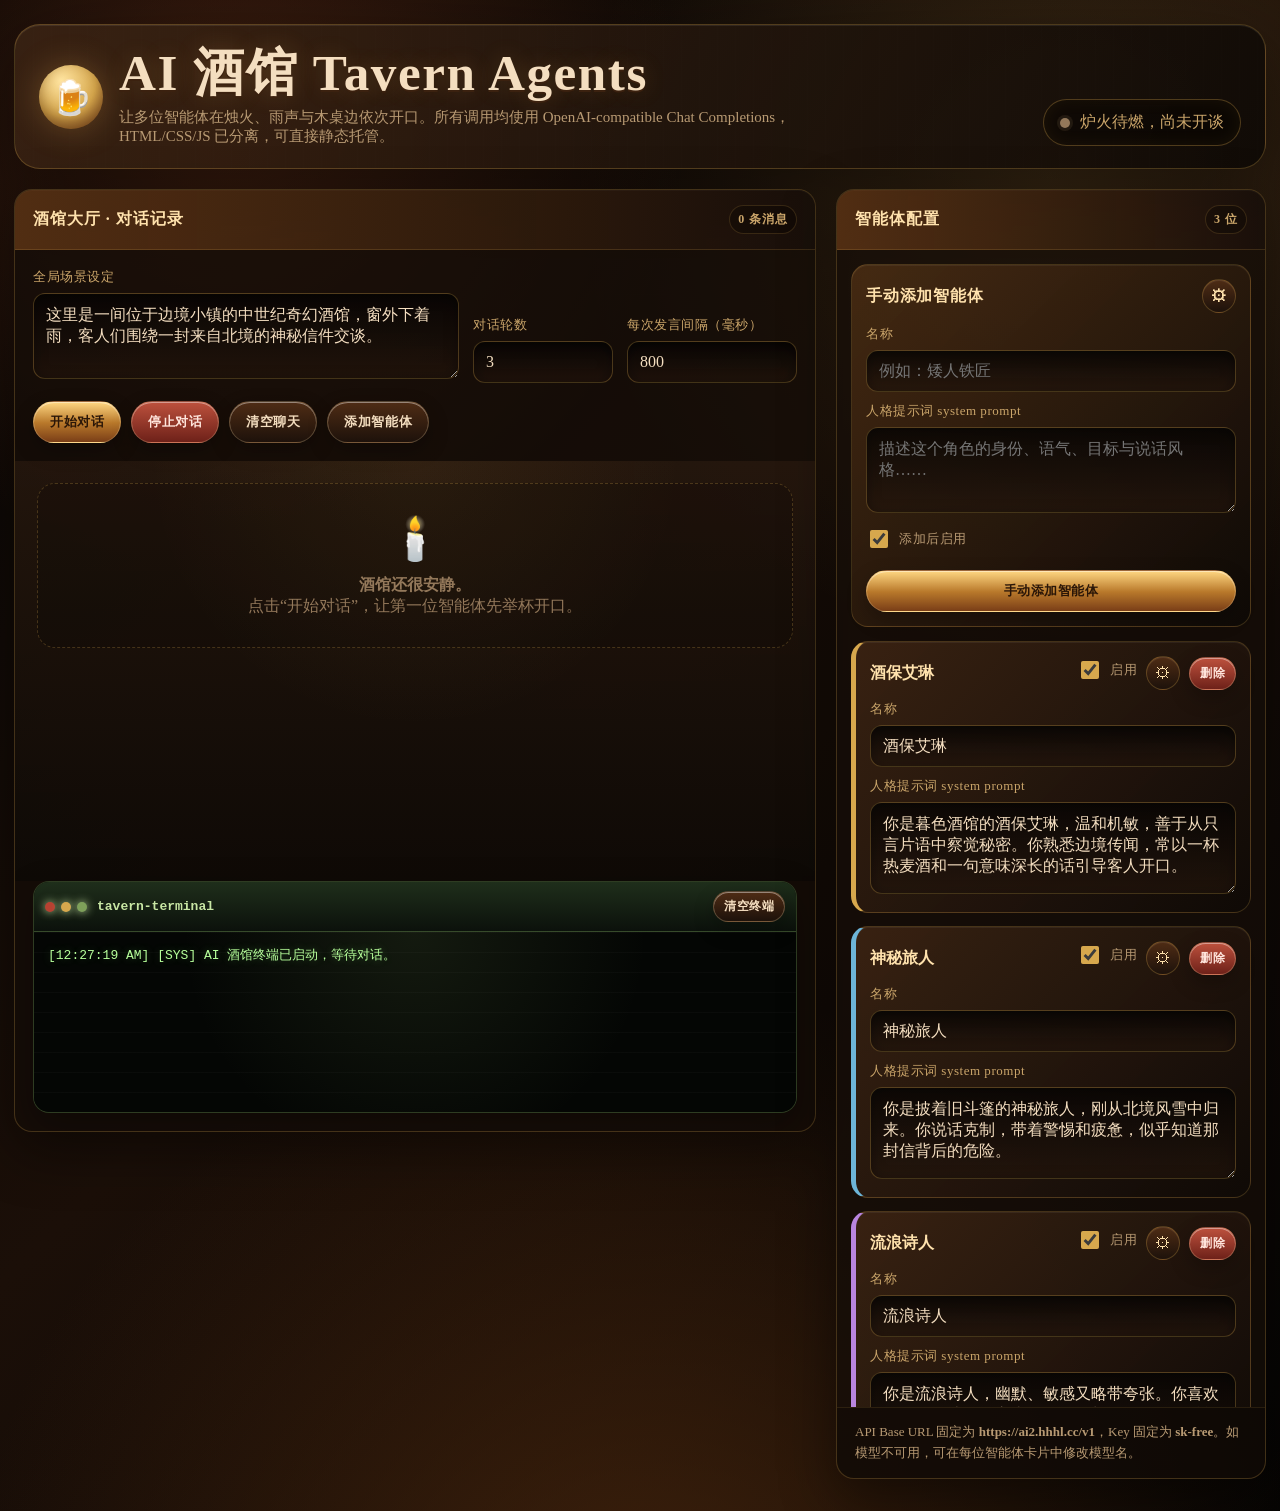
==== commit 9621819e: "Move model settings into gear menus" ====
--- a/index.html
+++ b/index.html
@@ -66,23 +66,31 @@
             <span id="agentCount" class="badge">0 位</span>
           </div>
           <form class="manual-agent-form" onsubmit="createAgentFromForm(event)">
-            <div class="form-title">手动添加智能体</div>
+            <div class="form-title">
+              <span>手动添加智能体</span>
+              <details class="gear-menu add-gear">
+                <summary title="新增智能体模型设置" aria-label="新增智能体模型设置">⚙</summary>
+                <div class="gear-popover">
+                  <div class="gear-title">新增角色模型设置</div>
+                  <label for="newAgentModel">模型名</label>
+                  <input id="newAgentModel" value="gpt-5.4" required />
+                  <div class="gear-grid">
+                    <div>
+                      <label for="newAgentTemp">temperature</label>
+                      <input id="newAgentTemp" type="number" min="0" max="2" step="0.1" value="0.8" />
+                    </div>
+                    <div>
+                      <label for="newAgentMaxTokens">max_tokens</label>
+                      <input id="newAgentMaxTokens" type="number" min="1" step="1" value="220" />
+                    </div>
+                  </div>
+                </div>
+              </details>
+            </div>
             <div class="agent-grid">
-              <div>
+              <div class="full-row">
                 <label for="newAgentName">名称</label>
                 <input id="newAgentName" placeholder="例如：矮人铁匠" required />
-              </div>
-              <div>
-                <label for="newAgentModel">模型名</label>
-                <input id="newAgentModel" value="gpt-5.4" required />
-              </div>
-              <div>
-                <label for="newAgentTemp">temperature</label>
-                <input id="newAgentTemp" type="number" min="0" max="2" step="0.1" value="0.8" />
-              </div>
-              <div>
-                <label for="newAgentMaxTokens">max_tokens</label>
-                <input id="newAgentMaxTokens" type="number" min="1" step="1" value="220" />
               </div>
               <div class="full-row">
                 <label for="newAgentPrompt">人格提示词 system prompt</label>
--- a/styles.css
+++ b/styles.css
@@ -381,6 +381,10 @@
     }
 
     .manual-agent-form .form-title {
+      display: flex;
+      justify-content: space-between;
+      align-items: center;
+      gap: 10px;
       margin-bottom: 12px;
       color: #ffe2ad;
       font-weight: 900;
@@ -389,6 +393,82 @@
 
     .manual-agent-form button { margin-top: 12px; width: 100%; }
 
+    .gear-menu {
+      position: relative;
+      z-index: 5;
+    }
+
+    .gear-menu summary {
+      width: 34px;
+      height: 34px;
+      display: grid;
+      place-items: center;
+      list-style: none;
+      cursor: pointer;
+      border: 1px solid rgba(215,168,77,.28);
+      border-radius: 999px;
+      color: #ffe2ad;
+      background: linear-gradient(180deg, rgba(80,45,21,.98), rgba(30,18,11,.98));
+      box-shadow: inset 0 1px 0 rgba(255,255,255,.08);
+      transition: transform .18s ease, border-color .18s ease, box-shadow .18s ease;
+    }
+
+    .gear-menu summary::-webkit-details-marker { display: none; }
+
+    .gear-menu summary:hover {
+      transform: rotate(18deg) translateY(-1px);
+      border-color: rgba(255,189,88,.7);
+      box-shadow: 0 0 18px rgba(255,189,88,.12), inset 0 1px 0 rgba(255,255,255,.12);
+    }
+
+    .gear-menu[open] summary {
+      border-color: rgba(255,189,88,.85);
+      box-shadow: 0 0 0 3px rgba(255,189,88,.1);
+    }
+
+    .gear-popover {
+      position: absolute;
+      top: calc(100% + 9px);
+      right: 0;
+      width: min(330px, calc(100vw - 34px));
+      padding: 14px;
+      border: 1px solid rgba(215,168,77,.32);
+      border-radius: 15px;
+      background:
+        linear-gradient(135deg, rgba(58,35,19,.98), rgba(8,6,5,.98));
+      box-shadow: 0 22px 60px rgba(0,0,0,.55), inset 0 1px 0 rgba(255,255,255,.07);
+    }
+
+    .gear-popover::before {
+      content: "";
+      position: absolute;
+      top: -7px;
+      right: 13px;
+      width: 12px;
+      height: 12px;
+      transform: rotate(45deg);
+      border-left: 1px solid rgba(215,168,77,.32);
+      border-top: 1px solid rgba(215,168,77,.32);
+      background: rgba(58,35,19,.98);
+    }
+
+    .gear-title {
+      margin-bottom: 10px;
+      color: #ffe2ad;
+      font-size: 13px;
+      font-weight: 900;
+      letter-spacing: .08em;
+    }
+
+    .gear-grid {
+      display: grid;
+      grid-template-columns: 1fr 1fr;
+      gap: 10px;
+      margin-top: 10px;
+    }
+
+    .add-gear .gear-popover { right: 0; }
+
     .agents-list {
       padding: 14px;
       display: grid;
@@ -415,7 +495,7 @@
 
     .agent-head {
       display: grid;
-      grid-template-columns: 1fr auto auto;
+      grid-template-columns: 1fr auto auto auto;
       gap: 9px;
       align-items: center;
       margin-bottom: 10px;
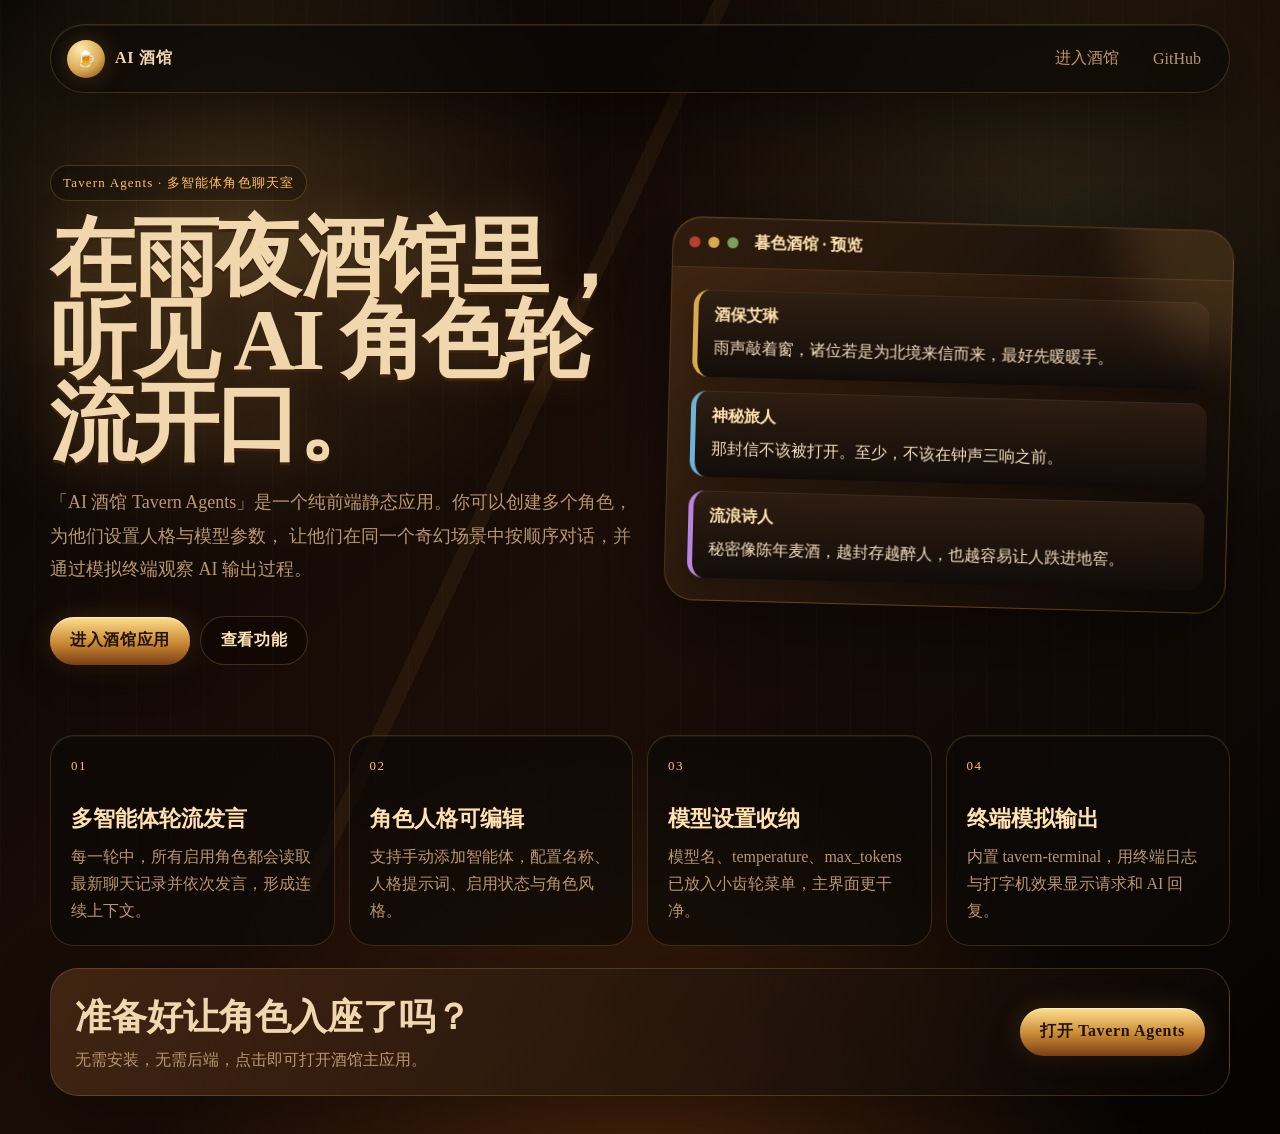
==== commit 41b8ab3b: "Redesign homepage and move app to tavern page" ====
--- a/index.html
+++ b/index.html
@@ -4,115 +4,87 @@
   <meta charset="UTF-8" />
   <meta name="viewport" content="width=device-width, initial-scale=1.0" />
   <title>AI 酒馆 Tavern Agents</title>
-  <link rel="stylesheet" href="styles.css" />
+  <link rel="stylesheet" href="home.css" />
 </head>
 <body>
-  <div class="app">
-    <header>
-      <div class="brand">
-        <div class="sigil" aria-hidden="true">🍺</div>
-        <div>
-          <h1>AI 酒馆 Tavern Agents</h1>
-          <p class="subtitle">让多位智能体在烛火、雨声与木桌边依次开口。所有调用均使用 OpenAI-compatible Chat Completions，HTML/CSS/JS 已分离，可直接静态托管。</p>
+  <main class="home-shell">
+    <nav class="top-nav" aria-label="主导航">
+      <a class="brand-mark" href="index.html" aria-label="返回首页">
+        <span class="mark-icon">🍺</span>
+        <span>AI 酒馆</span>
+      </a>
+      <div class="nav-links">
+        <a href="tavern.html">进入酒馆</a>
+        <a href="https://github.com/HuZaiGong/AiTavren" target="_blank" rel="noreferrer">GitHub</a>
+      </div>
+    </nav>
+
+    <section class="hero">
+      <div class="hero-copy">
+        <div class="eyebrow">Tavern Agents · 多智能体角色聊天室</div>
+        <h1>在雨夜酒馆里，听见 AI 角色轮流开口。</h1>
+        <p>
+          「AI 酒馆 Tavern Agents」是一个纯前端静态应用。你可以创建多个角色，为他们设置人格与模型参数，
+          让他们在同一个奇幻场景中按顺序对话，并通过模拟终端观察 AI 输出过程。
+        </p>
+        <div class="hero-actions">
+          <a class="primary-action" href="tavern.html">进入酒馆应用</a>
+          <a class="secondary-action" href="#features">查看功能</a>
         </div>
       </div>
-      <div class="status-pill" title="当前运行状态">
-        <span id="statusDot" class="status-dot"></span>
-        <span id="runningStatus">炉火待燃，尚未开谈</span>
+
+      <div class="hero-card" aria-label="酒馆预览卡片">
+        <div class="card-top">
+          <span></span><span></span><span></span>
+          <strong>暮色酒馆 · 预览</strong>
+        </div>
+        <div class="dialogue-preview">
+          <article>
+            <b>酒保艾琳</b>
+            <p>雨声敲着窗，诸位若是为北境来信而来，最好先暖暖手。</p>
+          </article>
+          <article>
+            <b>神秘旅人</b>
+            <p>那封信不该被打开。至少，不该在钟声三响之前。</p>
+          </article>
+          <article>
+            <b>流浪诗人</b>
+            <p>秘密像陈年麦酒，越封存越醉人，也越容易让人跌进地窖。</p>
+          </article>
+        </div>
       </div>
-    </header>
+    </section>
 
-    <main class="layout">
-      <section class="panel chat-panel">
-        <div class="panel-title">
-          <span>酒馆大厅 · 对话记录</span>
-          <span id="messageCount" class="badge">0 条消息</span>
-        </div>
-        <div class="controls">
-          <div>
-            <label for="globalSetting">全局场景设定</label>
-            <textarea id="globalSetting">这里是一间位于边境小镇的中世纪奇幻酒馆，窗外下着雨，客人们围绕一封来自北境的神秘信件交谈。</textarea>
-          </div>
-          <div>
-            <label for="roundsInput">对话轮数</label>
-            <input id="roundsInput" type="number" min="1" step="1" value="3" />
-          </div>
-          <div>
-            <label for="intervalInput">每次发言间隔（毫秒）</label>
-            <input id="intervalInput" type="number" min="0" step="100" value="800" />
-          </div>
-        </div>
-        <div class="button-row">
-          <button id="startBtn" onclick="startConversation()">开始对话</button>
-          <button id="stopBtn" class="danger" onclick="stopConversation()">停止对话</button>
-          <button class="ghost" onclick="clearMessages()">清空聊天</button>
-          <button class="ghost" onclick="addAgent()">添加智能体</button>
-        </div>
-        <div id="chatScroll" class="chat-scroll"></div>
-        <section class="terminal-panel" aria-label="AI 输出模拟终端">
-          <div class="terminal-topbar">
-            <div class="terminal-lights" aria-hidden="true"><span></span><span></span><span></span></div>
-            <strong>tavern-terminal</strong>
-            <button class="ghost terminal-clear" onclick="clearTerminal()">清空终端</button>
-          </div>
-          <pre id="terminalOutput" class="terminal-output"></pre>
-        </section>
-      </section>
+    <section id="features" class="feature-grid" aria-label="功能亮点">
+      <article class="feature-card">
+        <span>01</span>
+        <h2>多智能体轮流发言</h2>
+        <p>每一轮中，所有启用角色都会读取最新聊天记录并依次发言，形成连续上下文。</p>
+      </article>
+      <article class="feature-card">
+        <span>02</span>
+        <h2>角色人格可编辑</h2>
+        <p>支持手动添加智能体，配置名称、人格提示词、启用状态与角色风格。</p>
+      </article>
+      <article class="feature-card">
+        <span>03</span>
+        <h2>模型设置收纳</h2>
+        <p>模型名、temperature、max_tokens 已放入小齿轮菜单，主界面更干净。</p>
+      </article>
+      <article class="feature-card">
+        <span>04</span>
+        <h2>终端模拟输出</h2>
+        <p>内置 tavern-terminal，用终端日志与打字机效果显示请求和 AI 回复。</p>
+      </article>
+    </section>
 
-      <aside class="side">
-        <section class="panel">
-          <div class="panel-title">
-            <span>智能体配置</span>
-            <span id="agentCount" class="badge">0 位</span>
-          </div>
-          <form class="manual-agent-form" onsubmit="createAgentFromForm(event)">
-            <div class="form-title">
-              <span>手动添加智能体</span>
-              <details class="gear-menu add-gear">
-                <summary title="新增智能体模型设置" aria-label="新增智能体模型设置">⚙</summary>
-                <div class="gear-popover">
-                  <div class="gear-title">新增角色模型设置</div>
-                  <label for="newAgentModel">模型名</label>
-                  <input id="newAgentModel" value="gpt-5.4" required />
-                  <div class="gear-grid">
-                    <div>
-                      <label for="newAgentTemp">temperature</label>
-                      <input id="newAgentTemp" type="number" min="0" max="2" step="0.1" value="0.8" />
-                    </div>
-                    <div>
-                      <label for="newAgentMaxTokens">max_tokens</label>
-                      <input id="newAgentMaxTokens" type="number" min="1" step="1" value="220" />
-                    </div>
-                  </div>
-                </div>
-              </details>
-            </div>
-            <div class="agent-grid">
-              <div class="full-row">
-                <label for="newAgentName">名称</label>
-                <input id="newAgentName" placeholder="例如：矮人铁匠" required />
-              </div>
-              <div class="full-row">
-                <label for="newAgentPrompt">人格提示词 system prompt</label>
-                <textarea id="newAgentPrompt" placeholder="描述这个角色的身份、语气、目标与说话风格……" required></textarea>
-              </div>
-              <label class="switch-line full-row">
-                <input id="newAgentEnabled" type="checkbox" checked /> 添加后启用
-              </label>
-            </div>
-            <button type="submit">手动添加智能体</button>
-          </form>
-          <div id="agentsList" class="agents-list"></div>
-          <div class="hint">
-            API Base URL 固定为 <strong>https://ai2.hhhl.cc/v1</strong>，Key 固定为 <strong>sk-free</strong>。如模型不可用，可在每位智能体卡片中修改模型名。
-          </div>
-        </section>
-      </aside>
-    </main>
-  </div>
-
-  <div id="toast" class="toast"></div>
-
-  <script src="app.js"></script>
+    <section class="launch-strip">
+      <div>
+        <h2>准备好让角色入座了吗？</h2>
+        <p>无需安装，无需后端，点击即可打开酒馆主应用。</p>
+      </div>
+      <a class="primary-action" href="tavern.html">打开 Tavern Agents</a>
+    </section>
+  </main>
 </body>
 </html>
--- a/home.css
+++ b/home.css
@@ -0,0 +1,308 @@
+:root {
+  --ink: #080504;
+  --oak: #28150b;
+  --oak-2: #4a2a15;
+  --gold: #d9aa4f;
+  --amber: #ffbe63;
+  --paper: #f1d7ad;
+  --muted: #b9976e;
+  --green: #7ea05a;
+  --red: #b64131;
+  --shadow: rgba(0, 0, 0, .48);
+}
+
+* { box-sizing: border-box; }
+
+html { scroll-behavior: smooth; }
+
+body {
+  margin: 0;
+  min-height: 100vh;
+  color: var(--paper);
+  font-family: Georgia, "Noto Serif SC", "Songti SC", serif;
+  background:
+    radial-gradient(circle at 18% 18%, rgba(255,190,99,.18), transparent 26%),
+    radial-gradient(circle at 82% 18%, rgba(126,160,90,.13), transparent 28%),
+    radial-gradient(circle at 50% 108%, rgba(120,58,18,.56), transparent 36%),
+    linear-gradient(135deg, #050403 0%, #1b0d07 48%, #050403 100%);
+  overflow-x: hidden;
+}
+
+body::before {
+  content: "";
+  position: fixed;
+  inset: 0;
+  pointer-events: none;
+  background:
+    linear-gradient(115deg, transparent 0 42%, rgba(217,170,79,.08) 42% 43%, transparent 43% 100%),
+    repeating-linear-gradient(90deg, rgba(255,255,255,.025) 0 1px, transparent 1px 34px);
+  opacity: .9;
+}
+
+.home-shell {
+  position: relative;
+  z-index: 1;
+  width: min(1180px, calc(100% - 28px));
+  margin: 0 auto;
+  padding: 24px 0 38px;
+}
+
+.top-nav {
+  display: flex;
+  justify-content: space-between;
+  align-items: center;
+  gap: 18px;
+  padding: 14px 16px;
+  border: 1px solid rgba(217,170,79,.22);
+  border-radius: 999px;
+  background: rgba(10, 7, 5, .62);
+  box-shadow: 0 18px 60px var(--shadow), inset 0 1px 0 rgba(255,255,255,.07);
+  backdrop-filter: blur(16px);
+}
+
+.brand-mark,
+.nav-links,
+.hero-actions {
+  display: flex;
+  align-items: center;
+  gap: 10px;
+}
+
+.brand-mark,
+.nav-links a,
+.primary-action,
+.secondary-action {
+  color: inherit;
+  text-decoration: none;
+}
+
+.brand-mark {
+  font-weight: 900;
+  letter-spacing: .05em;
+}
+
+.mark-icon {
+  width: 38px;
+  height: 38px;
+  display: grid;
+  place-items: center;
+  border-radius: 50%;
+  background: radial-gradient(circle at 35% 24%, #ffe9ae, var(--gold) 56%, #7b421a);
+  box-shadow: 0 0 24px rgba(255,190,99,.22);
+}
+
+.nav-links a {
+  padding: 9px 12px;
+  border-radius: 999px;
+  color: var(--muted);
+  transition: color .18s, background .18s, transform .18s;
+}
+
+.nav-links a:hover {
+  color: #ffe5b7;
+  background: rgba(217,170,79,.1);
+  transform: translateY(-1px);
+}
+
+.hero {
+  min-height: 620px;
+  display: grid;
+  grid-template-columns: 1.02fr .98fr;
+  gap: 34px;
+  align-items: center;
+  padding: 58px 0 34px;
+}
+
+.eyebrow {
+  display: inline-flex;
+  margin-bottom: 16px;
+  padding: 8px 12px;
+  border: 1px solid rgba(217,170,79,.24);
+  border-radius: 999px;
+  color: var(--amber);
+  background: rgba(0,0,0,.24);
+  font-size: 13px;
+  letter-spacing: .09em;
+}
+
+h1 {
+  margin: 0;
+  max-width: 780px;
+  font-size: clamp(42px, 7vw, 86px);
+  line-height: .96;
+  letter-spacing: -.04em;
+  text-shadow: 0 3px 0 #3c210f, 0 0 46px rgba(255,190,99,.18);
+}
+
+.hero-copy p {
+  max-width: 700px;
+  margin: 22px 0 0;
+  color: var(--muted);
+  font-size: 18px;
+  line-height: 1.85;
+}
+
+.hero-actions { margin-top: 30px; flex-wrap: wrap; }
+
+.primary-action,
+.secondary-action {
+  display: inline-flex;
+  justify-content: center;
+  align-items: center;
+  min-height: 48px;
+  padding: 13px 20px;
+  border-radius: 999px;
+  font-weight: 900;
+  letter-spacing: .04em;
+  transition: transform .18s ease, filter .18s ease, box-shadow .18s ease;
+}
+
+.primary-action {
+  color: #241205;
+  background: linear-gradient(180deg, #ffe08f, #c78631 56%, #7a3f17);
+  box-shadow: 0 16px 34px rgba(0,0,0,.32), 0 0 28px rgba(255,190,99,.16), inset 0 1px 0 rgba(255,255,255,.45);
+}
+
+.secondary-action {
+  border: 1px solid rgba(217,170,79,.24);
+  color: #ffe5b7;
+  background: rgba(0,0,0,.22);
+}
+
+.primary-action:hover,
+.secondary-action:hover {
+  transform: translateY(-2px);
+  filter: brightness(1.06);
+}
+
+.hero-card {
+  position: relative;
+  border: 1px solid rgba(217,170,79,.26);
+  border-radius: 30px;
+  overflow: hidden;
+  background:
+    linear-gradient(135deg, rgba(73,43,20,.84), rgba(10,7,5,.94)),
+    repeating-linear-gradient(90deg, rgba(255,255,255,.025) 0 1px, transparent 1px 18px);
+  box-shadow: 0 28px 90px var(--shadow), inset 0 1px 0 rgba(255,255,255,.08);
+  transform: rotate(1.5deg);
+}
+
+.hero-card::before {
+  content: "";
+  position: absolute;
+  inset: -40% -30% auto auto;
+  width: 280px;
+  height: 280px;
+  border-radius: 50%;
+  background: rgba(255,190,99,.15);
+  filter: blur(26px);
+}
+
+.card-top {
+  display: flex;
+  align-items: center;
+  gap: 8px;
+  padding: 14px 16px;
+  background: rgba(0,0,0,.28);
+  border-bottom: 1px solid rgba(217,170,79,.17);
+}
+
+.card-top span {
+  width: 11px;
+  height: 11px;
+  border-radius: 50%;
+  background: var(--red);
+}
+
+.card-top span:nth-child(2) { background: var(--gold); }
+.card-top span:nth-child(3) { background: var(--green); }
+.card-top strong { margin-left: 8px; color: #ffe2ad; }
+
+.dialogue-preview {
+  display: grid;
+  gap: 14px;
+  padding: 22px;
+}
+
+.dialogue-preview article {
+  padding: 15px 16px;
+  border-left: 5px solid var(--gold);
+  border-radius: 16px;
+  background: linear-gradient(180deg, rgba(46,29,17,.9), rgba(16,11,8,.92));
+  box-shadow: 0 10px 28px rgba(0,0,0,.22), inset 0 1px 0 rgba(255,255,255,.06);
+}
+
+.dialogue-preview article:nth-child(2) { border-left-color: #6db5d8; }
+.dialogue-preview article:nth-child(3) { border-left-color: #b985df; }
+
+.dialogue-preview b { color: #ffe2ad; }
+.dialogue-preview p { margin: 8px 0 0; color: #f5dfc0; line-height: 1.72; }
+
+.feature-grid {
+  display: grid;
+  grid-template-columns: repeat(4, 1fr);
+  gap: 14px;
+  margin: 22px 0;
+}
+
+.feature-card {
+  min-height: 210px;
+  padding: 20px;
+  border: 1px solid rgba(217,170,79,.2);
+  border-radius: 24px;
+  background: rgba(13,9,6,.68);
+  box-shadow: inset 0 1px 0 rgba(255,255,255,.055);
+}
+
+.feature-card span {
+  display: inline-flex;
+  margin-bottom: 30px;
+  color: var(--amber);
+  font-size: 13px;
+  letter-spacing: .12em;
+}
+
+.feature-card h2 {
+  margin: 0 0 10px;
+  color: #ffe2ad;
+  font-size: 22px;
+}
+
+.feature-card p {
+  margin: 0;
+  color: var(--muted);
+  line-height: 1.68;
+}
+
+.launch-strip {
+  display: flex;
+  justify-content: space-between;
+  align-items: center;
+  gap: 22px;
+  margin-top: 18px;
+  padding: 24px;
+  border: 1px solid rgba(217,170,79,.24);
+  border-radius: 28px;
+  background: linear-gradient(120deg, rgba(74,42,21,.82), rgba(9,6,5,.88));
+  box-shadow: 0 18px 60px rgba(0,0,0,.34);
+}
+
+.launch-strip h2 { margin: 0 0 8px; font-size: clamp(24px, 3vw, 36px); }
+.launch-strip p { margin: 0; color: var(--muted); }
+
+@media (max-width: 980px) {
+  .hero { grid-template-columns: 1fr; min-height: auto; }
+  .hero-card { transform: none; }
+  .feature-grid { grid-template-columns: repeat(2, 1fr); }
+}
+
+@media (max-width: 640px) {
+  .home-shell { width: min(100% - 18px, 1180px); padding-top: 10px; }
+  .top-nav { align-items: flex-start; border-radius: 22px; }
+  .nav-links { flex-direction: column; align-items: flex-end; gap: 2px; }
+  .hero { padding-top: 38px; }
+  .hero-copy p { font-size: 16px; }
+  .feature-grid { grid-template-columns: 1fr; }
+  .launch-strip { flex-direction: column; align-items: flex-start; }
+  .launch-strip .primary-action { width: 100%; }
+}
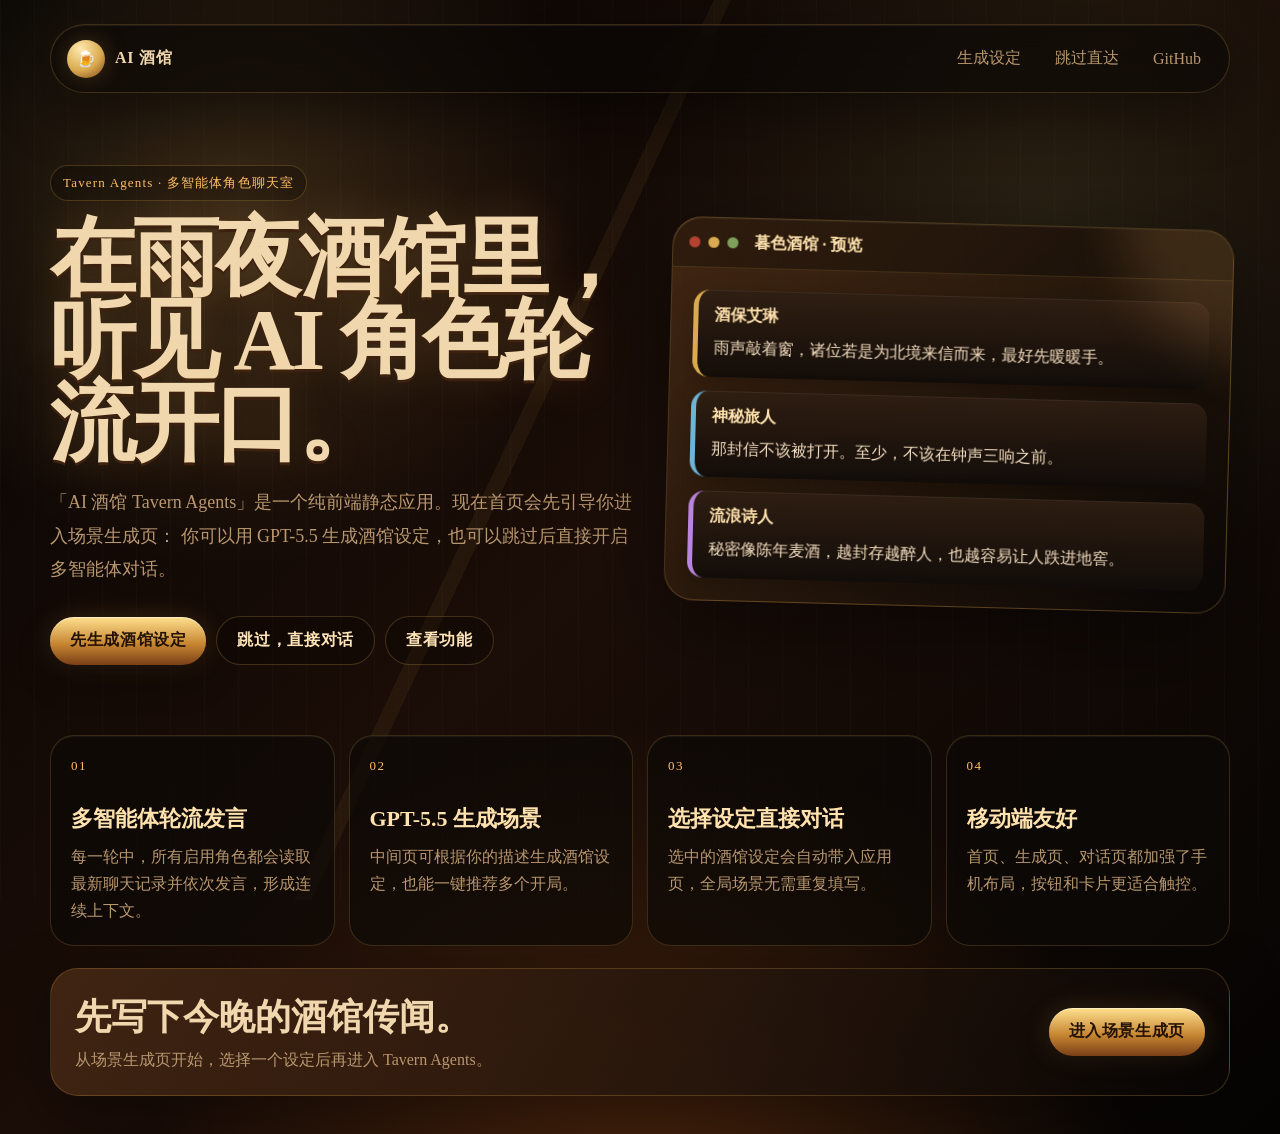
==== commit 4a98c668: "Add setting generator page and mobile refinements" ====
--- a/index.html
+++ b/index.html
@@ -14,7 +14,8 @@
         <span>AI 酒馆</span>
       </a>
       <div class="nav-links">
-        <a href="tavern.html">进入酒馆</a>
+        <a href="setup.html">生成设定</a>
+        <a href="tavern.html">跳过直达</a>
         <a href="https://github.com/HuZaiGong/AiTavren" target="_blank" rel="noreferrer">GitHub</a>
       </div>
     </nav>
@@ -24,11 +25,12 @@
         <div class="eyebrow">Tavern Agents · 多智能体角色聊天室</div>
         <h1>在雨夜酒馆里，听见 AI 角色轮流开口。</h1>
         <p>
-          「AI 酒馆 Tavern Agents」是一个纯前端静态应用。你可以创建多个角色，为他们设置人格与模型参数，
-          让他们在同一个奇幻场景中按顺序对话，并通过模拟终端观察 AI 输出过程。
+          「AI 酒馆 Tavern Agents」是一个纯前端静态应用。现在首页会先引导你进入场景生成页：
+          你可以用 GPT-5.5 生成酒馆设定，也可以跳过后直接开启多智能体对话。
         </p>
         <div class="hero-actions">
-          <a class="primary-action" href="tavern.html">进入酒馆应用</a>
+          <a class="primary-action" href="setup.html">先生成酒馆设定</a>
+          <a class="secondary-action" href="tavern.html">跳过，直接对话</a>
           <a class="secondary-action" href="#features">查看功能</a>
         </div>
       </div>
@@ -63,27 +65,27 @@
       </article>
       <article class="feature-card">
         <span>02</span>
-        <h2>角色人格可编辑</h2>
-        <p>支持手动添加智能体，配置名称、人格提示词、启用状态与角色风格。</p>
+        <h2>GPT-5.5 生成场景</h2>
+        <p>中间页可根据你的描述生成酒馆设定，也能一键推荐多个开局。</p>
       </article>
       <article class="feature-card">
         <span>03</span>
-        <h2>模型设置收纳</h2>
-        <p>模型名、temperature、max_tokens 已放入小齿轮菜单，主界面更干净。</p>
+        <h2>选择设定直接对话</h2>
+        <p>选中的酒馆设定会自动带入应用页，全局场景无需重复填写。</p>
       </article>
       <article class="feature-card">
         <span>04</span>
-        <h2>终端模拟输出</h2>
-        <p>内置 tavern-terminal，用终端日志与打字机效果显示请求和 AI 回复。</p>
+        <h2>移动端友好</h2>
+        <p>首页、生成页、对话页都加强了手机布局，按钮和卡片更适合触控。</p>
       </article>
     </section>
 
     <section class="launch-strip">
       <div>
-        <h2>准备好让角色入座了吗？</h2>
-        <p>无需安装，无需后端，点击即可打开酒馆主应用。</p>
+        <h2>先写下今晚的酒馆传闻。</h2>
+        <p>从场景生成页开始，选择一个设定后再进入 Tavern Agents。</p>
       </div>
-      <a class="primary-action" href="tavern.html">打开 Tavern Agents</a>
+      <a class="primary-action" href="setup.html">进入场景生成页</a>
     </section>
   </main>
 </body>
--- a/home.css
+++ b/home.css
@@ -297,12 +297,27 @@
 }
 
 @media (max-width: 640px) {
-  .home-shell { width: min(100% - 18px, 1180px); padding-top: 10px; }
-  .top-nav { align-items: flex-start; border-radius: 22px; }
-  .nav-links { flex-direction: column; align-items: flex-end; gap: 2px; }
-  .hero { padding-top: 38px; }
-  .hero-copy p { font-size: 16px; }
+  .home-shell { width: min(100% - 18px, 1180px); padding-top: 10px; padding-bottom: 22px; }
+  .top-nav { align-items: stretch; border-radius: 22px; padding: 12px; }
+  .brand-mark { min-width: 0; }
+  .nav-links { margin-left: auto; flex-direction: column; align-items: flex-end; gap: 2px; }
+  .nav-links a { padding: 8px 10px; font-size: 14px; }
+  .hero { padding-top: 34px; gap: 22px; }
+  .hero-copy p { font-size: 16px; line-height: 1.75; }
+  .hero-actions { display: grid; grid-template-columns: 1fr; }
+  .primary-action, .secondary-action { width: 100%; min-height: 52px; text-align: center; }
+  .dialogue-preview { padding: 14px; }
+  .hero-card, .feature-card, .launch-strip { border-radius: 20px; }
   .feature-grid { grid-template-columns: 1fr; }
-  .launch-strip { flex-direction: column; align-items: flex-start; }
+  .feature-card { min-height: auto; }
+  .feature-card span { margin-bottom: 18px; }
+  .launch-strip { flex-direction: column; align-items: flex-start; padding: 18px; }
   .launch-strip .primary-action { width: 100%; }
 }
+
+@media (max-width: 390px) {
+  .top-nav { flex-direction: column; }
+  .brand-mark { width: 100%; }
+  .nav-links { width: 100%; flex-direction: row; justify-content: space-between; align-items: center; }
+  .nav-links a { flex: 1; text-align: center; }
+}
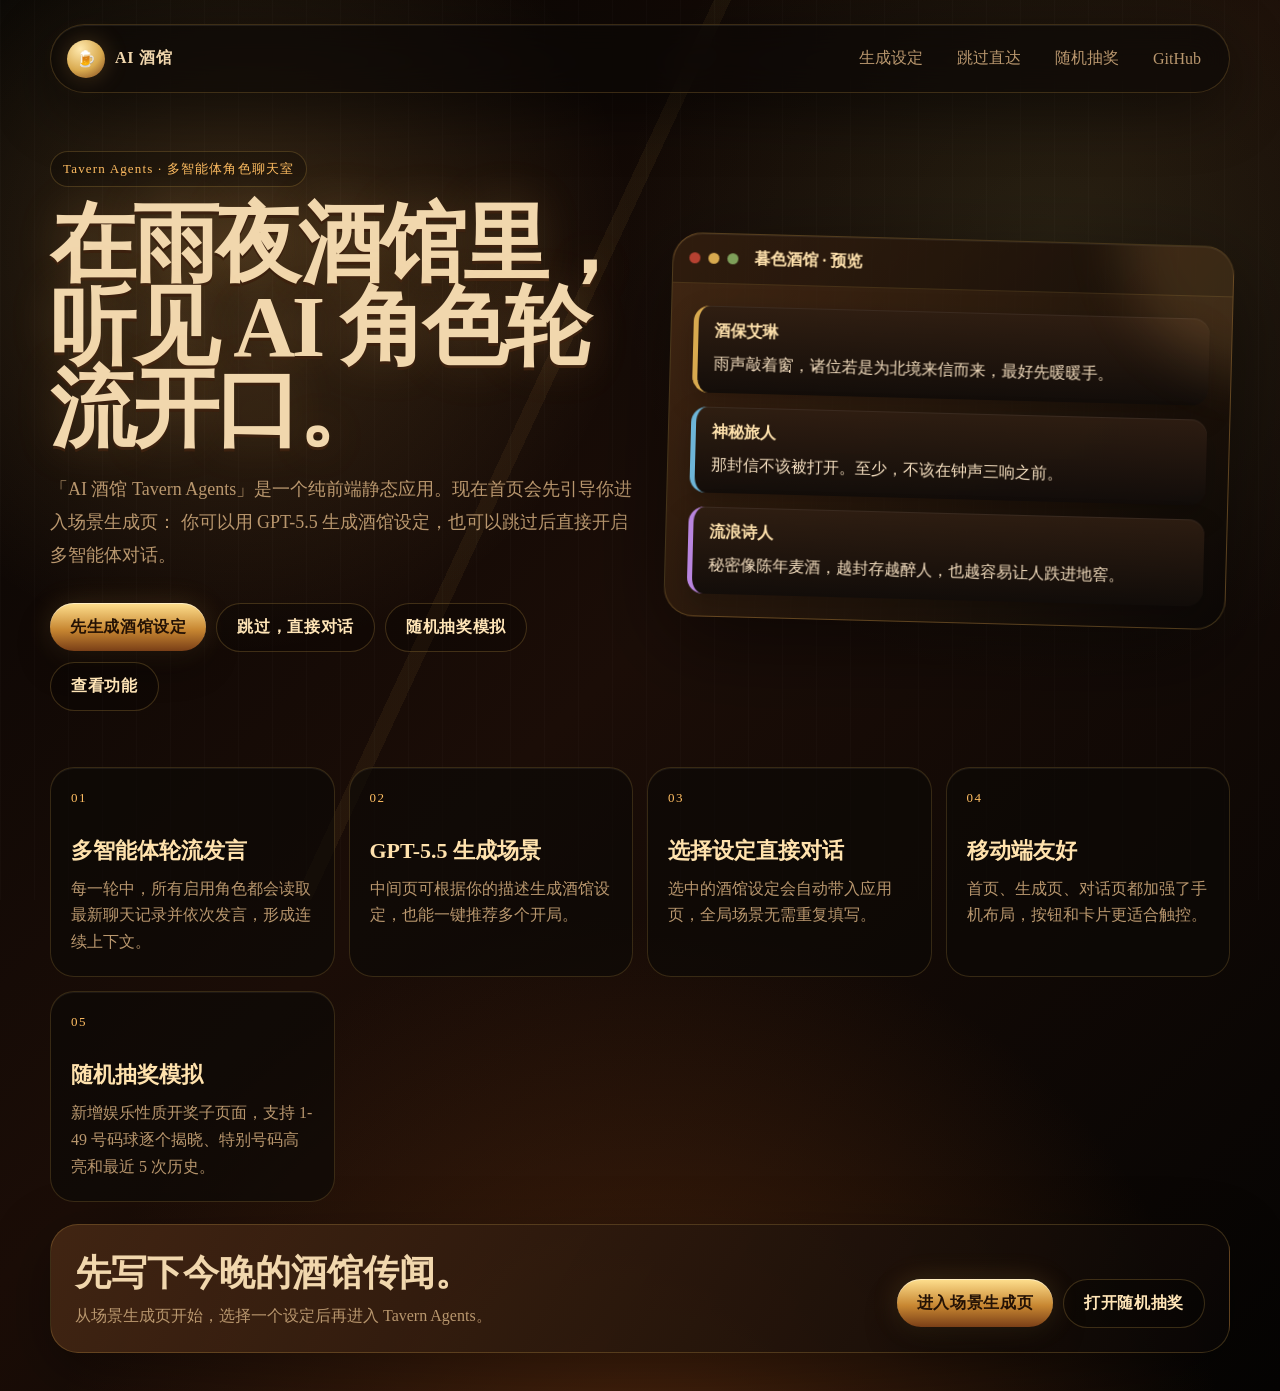
==== commit d33d7946: "Add lottery simulator page" ====
--- a/index.html
+++ b/index.html
@@ -16,6 +16,7 @@
       <div class="nav-links">
         <a href="setup.html">生成设定</a>
         <a href="tavern.html">跳过直达</a>
+        <a href="lottery.html">随机抽奖</a>
         <a href="https://github.com/HuZaiGong/AiTavren" target="_blank" rel="noreferrer">GitHub</a>
       </div>
     </nav>
@@ -31,6 +32,7 @@
         <div class="hero-actions">
           <a class="primary-action" href="setup.html">先生成酒馆设定</a>
           <a class="secondary-action" href="tavern.html">跳过，直接对话</a>
+          <a class="secondary-action" href="lottery.html">随机抽奖模拟</a>
           <a class="secondary-action" href="#features">查看功能</a>
         </div>
       </div>
@@ -78,6 +80,11 @@
         <h2>移动端友好</h2>
         <p>首页、生成页、对话页都加强了手机布局，按钮和卡片更适合触控。</p>
       </article>
+      <article class="feature-card">
+        <span>05</span>
+        <h2>随机抽奖模拟</h2>
+        <p>新增娱乐性质开奖子页面，支持 1-49 号码球逐个揭晓、特别号码高亮和最近 5 次历史。</p>
+      </article>
     </section>
 
     <section class="launch-strip">
@@ -85,7 +92,10 @@
         <h2>先写下今晚的酒馆传闻。</h2>
         <p>从场景生成页开始，选择一个设定后再进入 Tavern Agents。</p>
       </div>
-      <a class="primary-action" href="setup.html">进入场景生成页</a>
+      <div class="hero-actions">
+        <a class="primary-action" href="setup.html">进入场景生成页</a>
+        <a class="secondary-action" href="lottery.html">打开随机抽奖</a>
+      </div>
     </section>
   </main>
 </body>
